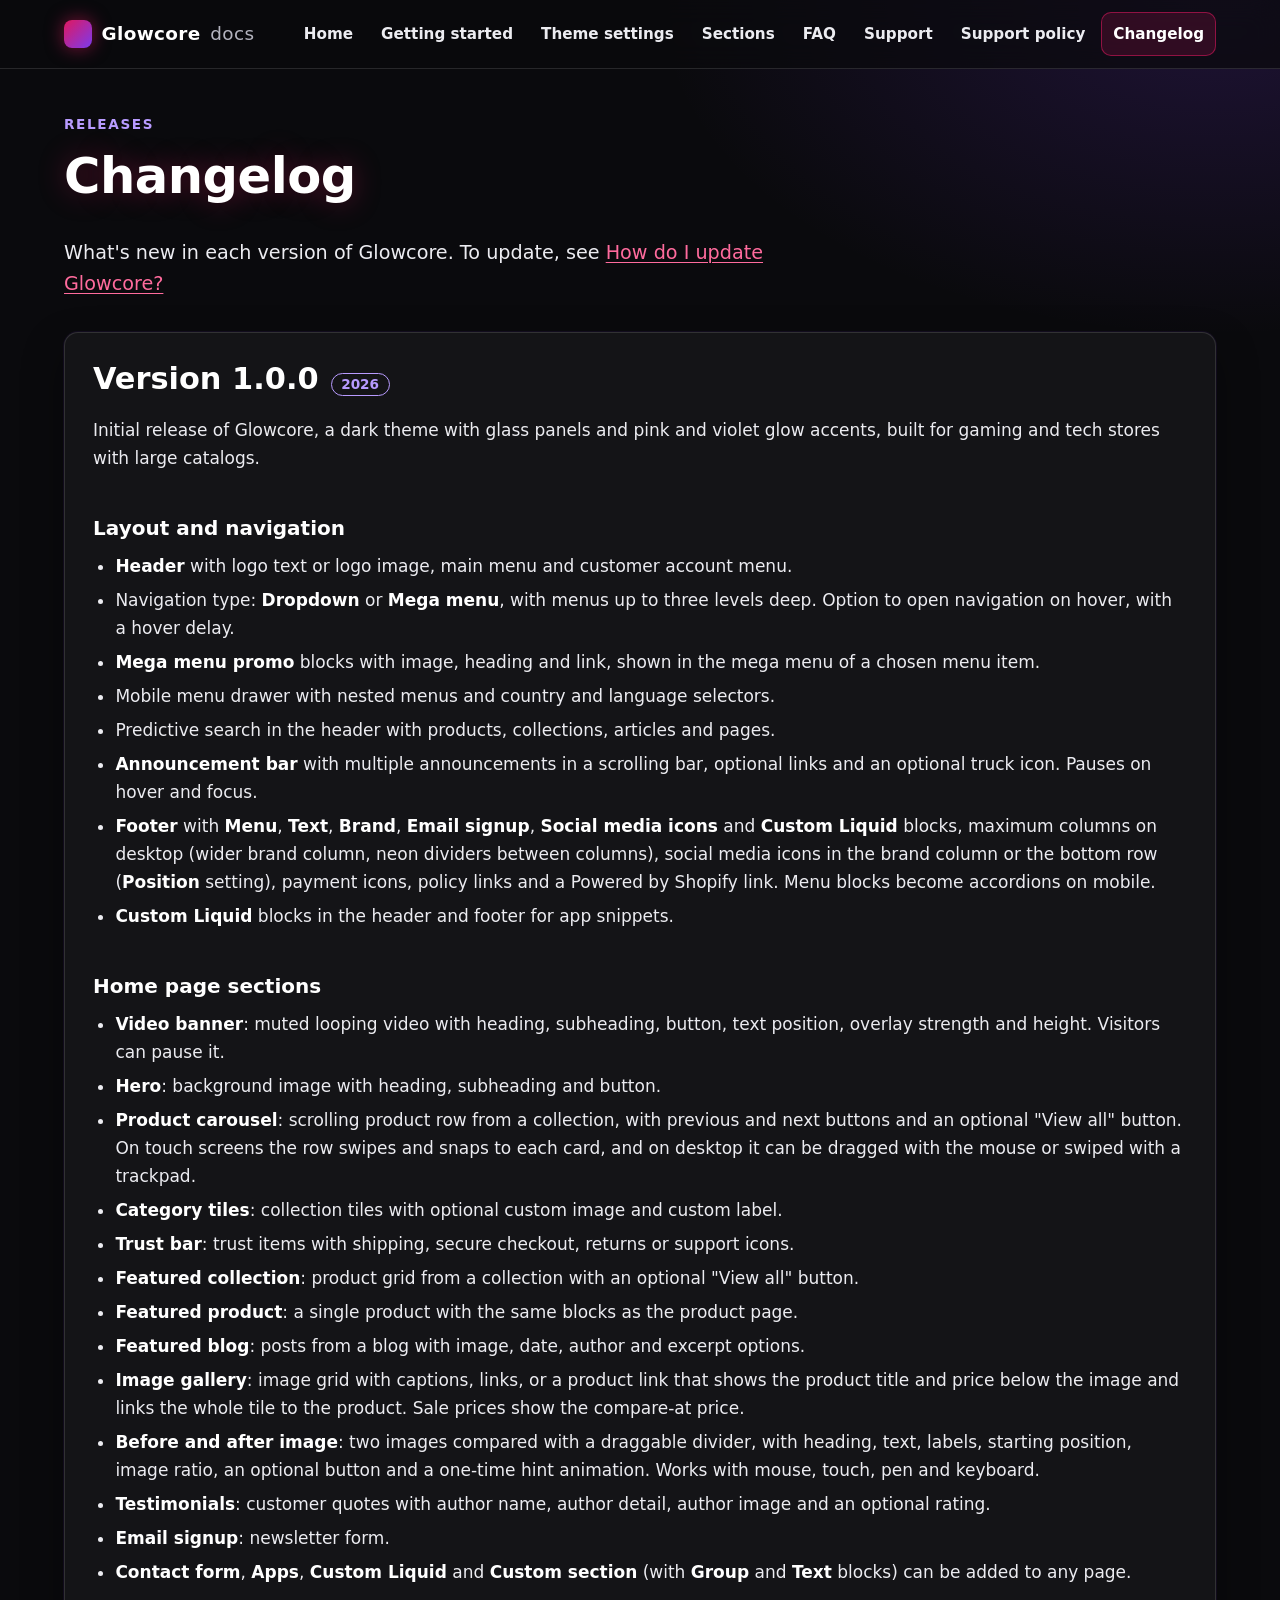
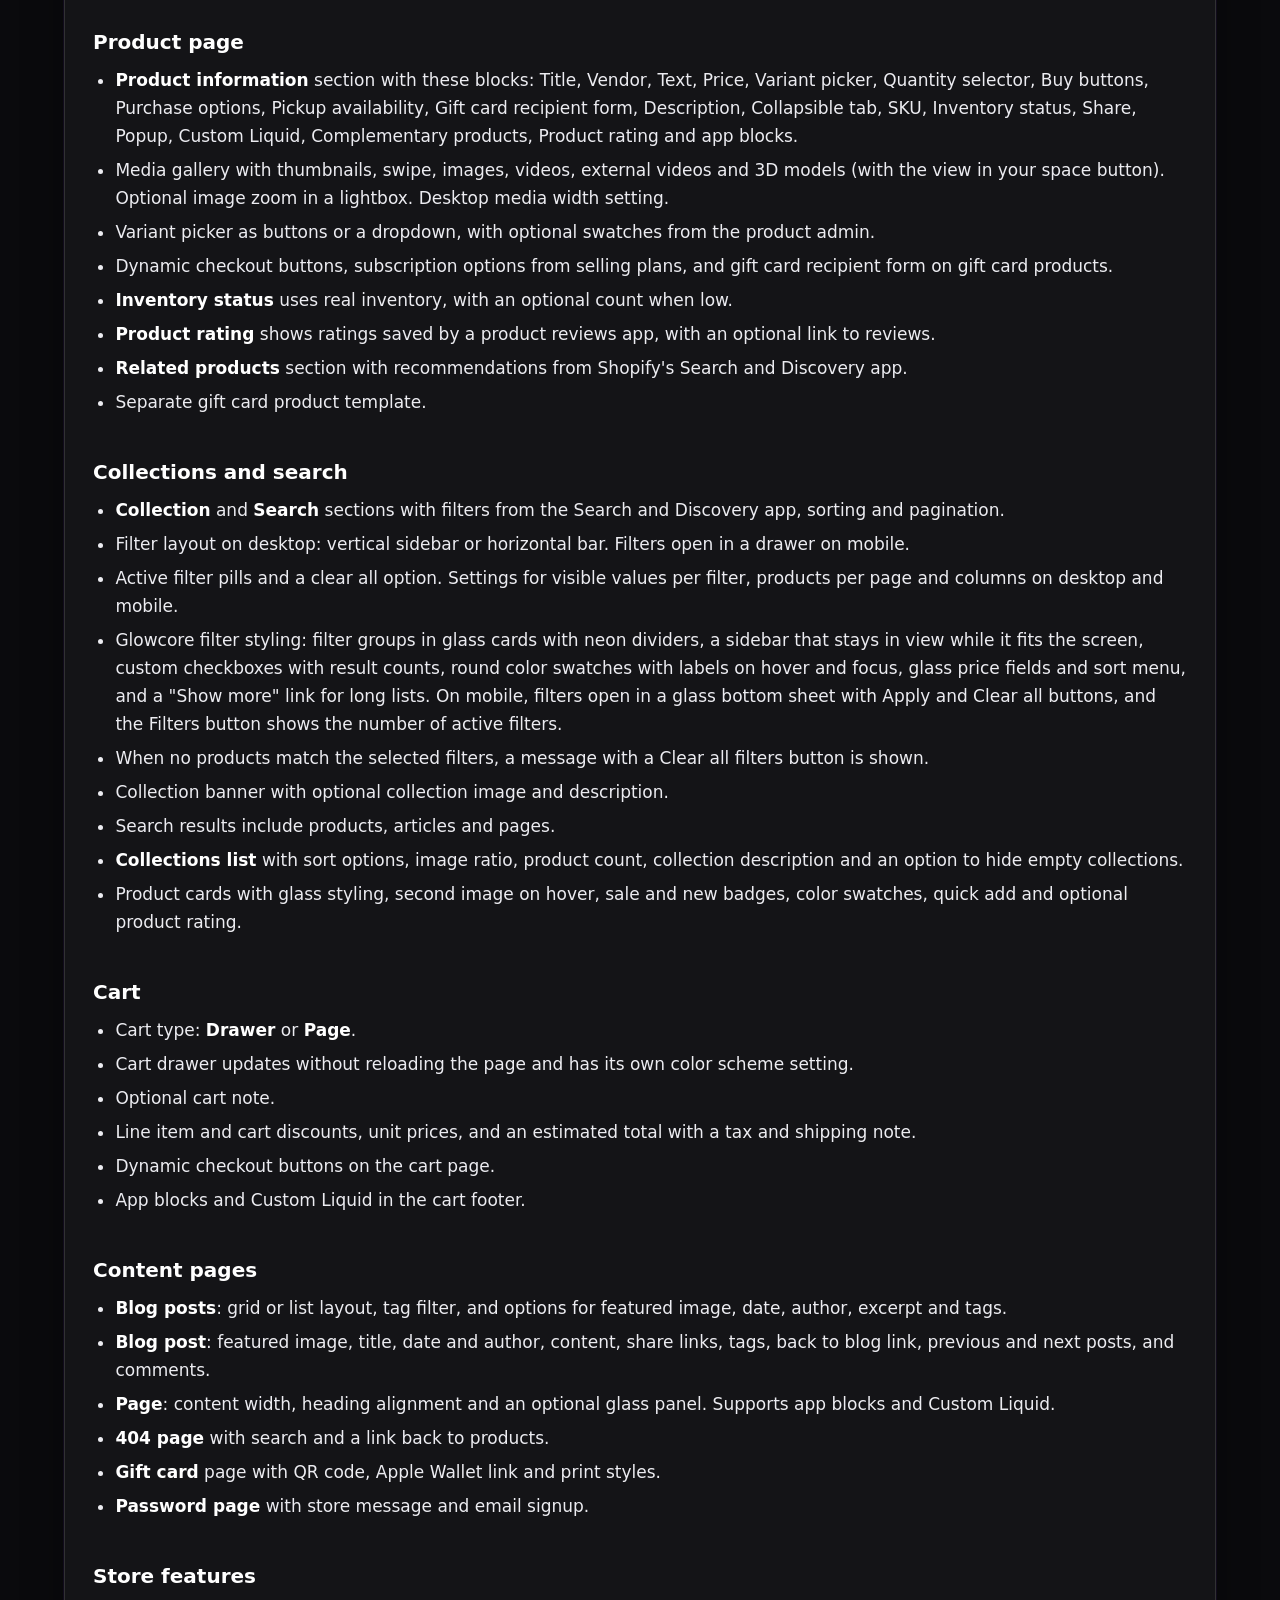
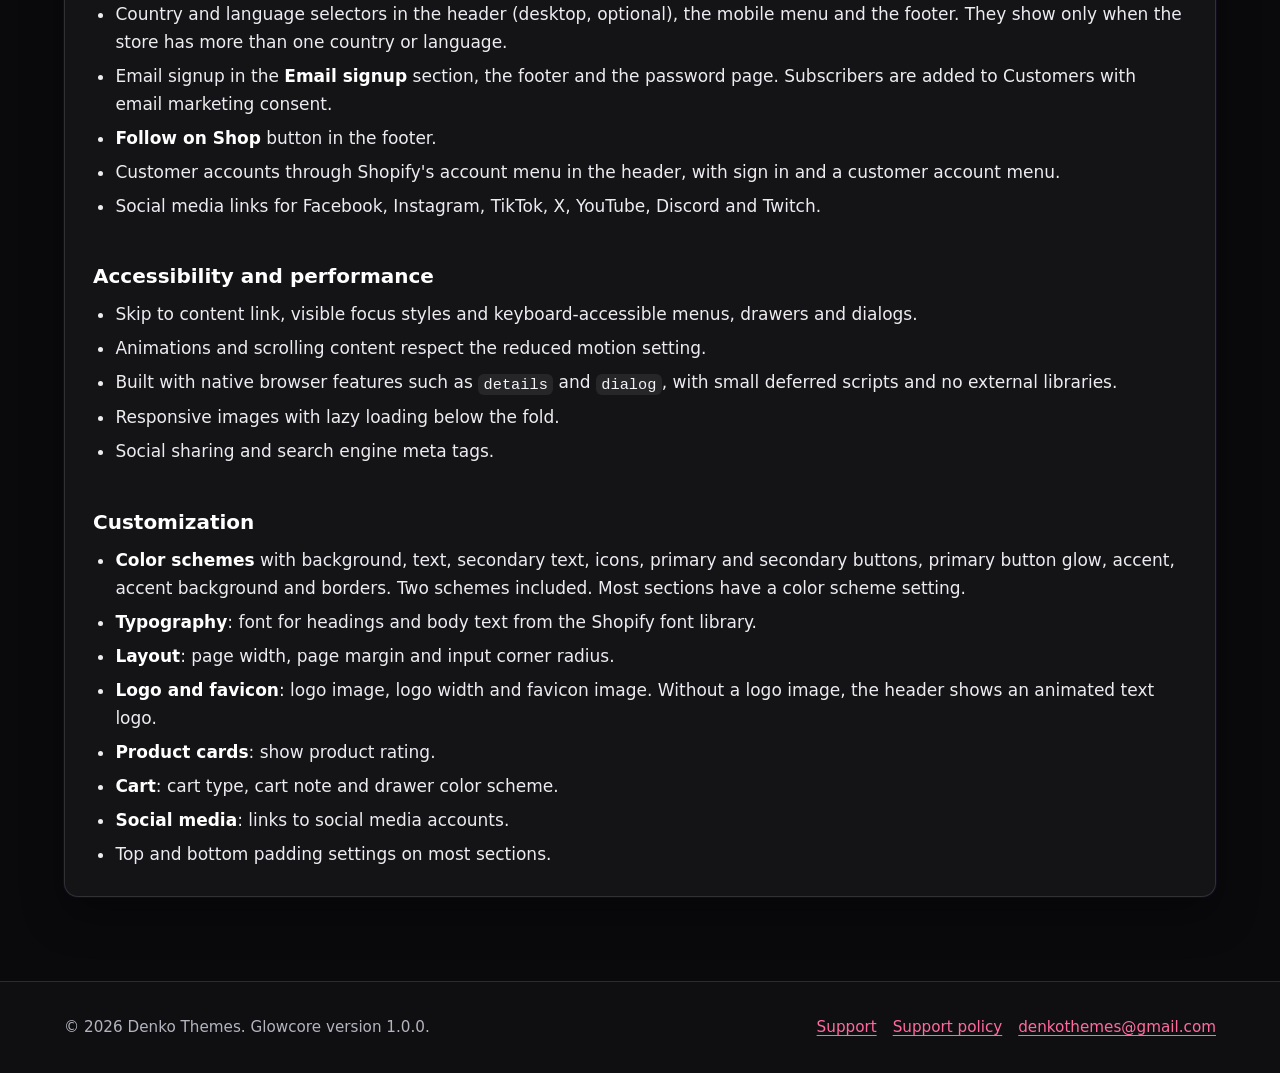
==== changelog.html @ 2c534064 "Docs: product carousel swipe on touch screens, drag on desktop" ====
<!doctype html>
<html lang="en">
  <head>
    <meta charset="utf-8">
    <meta name="viewport" content="width=device-width, initial-scale=1">
    <title>Changelog | Glowcore theme docs</title>
    <meta name="description" content="Release notes for every version of the Glowcore Shopify theme.">
    <meta name="theme-color" content="#0a0a0d">
    <link rel="icon" href="assets/favicon.svg" type="image/svg+xml">
    <link rel="stylesheet" href="assets/style.css">
    <script src="assets/site.js"></script>
  </head>
  <body>
    <a class="skip-link" href="#main">Skip to content</a>
    <header class="site-header">
      <div class="container site-header__inner">
        <a class="brand" href="index.html"><span class="brand__mark" aria-hidden="true"></span>Glowcore <span class="brand__docs">docs</span></a>
        <button class="nav-toggle" type="button" aria-expanded="false" aria-controls="site-nav">Menu</button>
        <nav class="site-nav" id="site-nav" aria-label="Main">
          <ul>
          <li><a href="index.html">Home</a></li>
          <li><a href="getting-started.html">Getting started</a></li>
          <li><a href="theme-settings.html">Theme settings</a></li>
          <li><a href="sections.html">Sections</a></li>
          <li><a href="faq.html">FAQ</a></li>
          <li><a href="support.html">Support</a></li>
          <li><a href="support-policy.html">Support policy</a></li>
          <li><a href="changelog.html" aria-current="page">Changelog</a></li>
          </ul>
        </nav>
      </div>
    </header>
    <main id="main" tabindex="-1">
      <div class="container">
      <div class="page-intro">
        <span class="eyebrow">Releases</span>
        <h1>Changelog</h1>
        <p class="lead">What's new in each version of Glowcore. To update, see <a href="faq.html#updates">How do I update Glowcore?</a></p>
      </div>

      <article class="panel release" aria-labelledby="v1-0-0">
        <h2 id="v1-0-0">Version 1.0.0 <span class="tag">2026</span></h2>
        <p>Initial release of Glowcore, a dark theme with glass panels and pink and violet glow accents, built for gaming and tech stores with large catalogs.</p>
        <h3 id="v1-0-0-layout-and-navigation">Layout and navigation</h3>
        <ul>
          <li><strong>Header</strong> with logo text or logo image, main menu and customer account menu.</li>
          <li>Navigation type: <strong>Dropdown</strong> or <strong>Mega menu</strong>, with menus up to three levels deep. Option to open navigation on hover, with a hover delay.</li>
          <li><strong>Mega menu promo</strong> blocks with image, heading and link, shown in the mega menu of a chosen menu item.</li>
          <li>Mobile menu drawer with nested menus and country and language selectors.</li>
          <li>Predictive search in the header with products, collections, articles and pages.</li>
          <li><strong>Announcement bar</strong> with multiple announcements in a scrolling bar, optional links and an optional truck icon. Pauses on hover and focus.</li>
          <li><strong>Footer</strong> with <strong>Menu</strong>, <strong>Text</strong>, <strong>Brand</strong>, <strong>Email signup</strong>, <strong>Social media icons</strong> and <strong>Custom Liquid</strong> blocks, maximum columns on desktop (wider brand column, neon dividers between columns), social media icons in the brand column or the bottom row (<strong>Position</strong> setting), payment icons, policy links and a Powered by Shopify link. Menu blocks become accordions on mobile.</li>
          <li><strong>Custom Liquid</strong> blocks in the header and footer for app snippets.</li>
        </ul>
        <h3 id="v1-0-0-home-page-sections">Home page sections</h3>
        <ul>
          <li><strong>Video banner</strong>: muted looping video with heading, subheading, button, text position, overlay strength and height. Visitors can pause it.</li>
          <li><strong>Hero</strong>: background image with heading, subheading and button.</li>
          <li><strong>Product carousel</strong>: scrolling product row from a collection, with previous and next buttons and an optional "View all" button. On touch screens the row swipes and snaps to each card, and on desktop it can be dragged with the mouse or swiped with a trackpad.</li>
          <li><strong>Category tiles</strong>: collection tiles with optional custom image and custom label.</li>
          <li><strong>Trust bar</strong>: trust items with shipping, secure checkout, returns or support icons.</li>
          <li><strong>Featured collection</strong>: product grid from a collection with an optional "View all" button.</li>
          <li><strong>Featured product</strong>: a single product with the same blocks as the product page.</li>
          <li><strong>Featured blog</strong>: posts from a blog with image, date, author and excerpt options.</li>
          <li><strong>Image gallery</strong>: image grid with captions, links, or a product link that shows the product title and price below the image and links the whole tile to the product. Sale prices show the compare-at price.</li>
          <li><strong>Before and after image</strong>: two images compared with a draggable divider, with heading, text, labels, starting position, image ratio, an optional button and a one-time hint animation. Works with mouse, touch, pen and keyboard.</li>
          <li><strong>Testimonials</strong>: customer quotes with author name, author detail, author image and an optional rating.</li>
          <li><strong>Email signup</strong>: newsletter form.</li>
          <li><strong>Contact form</strong>, <strong>Apps</strong>, <strong>Custom Liquid</strong> and <strong>Custom section</strong> (with <strong>Group</strong> and <strong>Text</strong> blocks) can be added to any page.</li>
        </ul>
        <h3 id="v1-0-0-product-page">Product page</h3>
        <ul>
          <li><strong>Product information</strong> section with these blocks: Title, Vendor, Text, Price, Variant picker, Quantity selector, Buy buttons, Purchase options, Pickup availability, Gift card recipient form, Description, Collapsible tab, SKU, Inventory status, Share, Popup, Custom Liquid, Complementary products, Product rating and app blocks.</li>
          <li>Media gallery with thumbnails, swipe, images, videos, external videos and 3D models (with the view in your space button). Optional image zoom in a lightbox. Desktop media width setting.</li>
          <li>Variant picker as buttons or a dropdown, with optional swatches from the product admin.</li>
          <li>Dynamic checkout buttons, subscription options from selling plans, and gift card recipient form on gift card products.</li>
          <li><strong>Inventory status</strong> uses real inventory, with an optional count when low.</li>
          <li><strong>Product rating</strong> shows ratings saved by a product reviews app, with an optional link to reviews.</li>
          <li><strong>Related products</strong> section with recommendations from Shopify's Search and Discovery app.</li>
          <li>Separate gift card product template.</li>
        </ul>
        <h3 id="v1-0-0-collections-and-search">Collections and search</h3>
        <ul>
          <li><strong>Collection</strong> and <strong>Search</strong> sections with filters from the Search and Discovery app, sorting and pagination.</li>
          <li>Filter layout on desktop: vertical sidebar or horizontal bar. Filters open in a drawer on mobile.</li>
          <li>Active filter pills and a clear all option. Settings for visible values per filter, products per page and columns on desktop and mobile.</li>
          <li>Glowcore filter styling: filter groups in glass cards with neon dividers, a sidebar that stays in view while it fits the screen, custom checkboxes with result counts, round color swatches with labels on hover and focus, glass price fields and sort menu, and a "Show more" link for long lists. On mobile, filters open in a glass bottom sheet with Apply and Clear all buttons, and the Filters button shows the number of active filters.</li>
          <li>When no products match the selected filters, a message with a Clear all filters button is shown.</li>
          <li>Collection banner with optional collection image and description.</li>
          <li>Search results include products, articles and pages.</li>
          <li><strong>Collections list</strong> with sort options, image ratio, product count, collection description and an option to hide empty collections.</li>
          <li>Product cards with glass styling, second image on hover, sale and new badges, color swatches, quick add and optional product rating.</li>
        </ul>
        <h3 id="v1-0-0-cart">Cart</h3>
        <ul>
          <li>Cart type: <strong>Drawer</strong> or <strong>Page</strong>.</li>
          <li>Cart drawer updates without reloading the page and has its own color scheme setting.</li>
          <li>Optional cart note.</li>
          <li>Line item and cart discounts, unit prices, and an estimated total with a tax and shipping note.</li>
          <li>Dynamic checkout buttons on the cart page.</li>
          <li>App blocks and Custom Liquid in the cart footer.</li>
        </ul>
        <h3 id="v1-0-0-content-pages">Content pages</h3>
        <ul>
          <li><strong>Blog posts</strong>: grid or list layout, tag filter, and options for featured image, date, author, excerpt and tags.</li>
          <li><strong>Blog post</strong>: featured image, title, date and author, content, share links, tags, back to blog link, previous and next posts, and comments.</li>
          <li><strong>Page</strong>: content width, heading alignment and an optional glass panel. Supports app blocks and Custom Liquid.</li>
          <li><strong>404 page</strong> with search and a link back to products.</li>
          <li><strong>Gift card</strong> page with QR code, Apple Wallet link and print styles.</li>
          <li><strong>Password page</strong> with store message and email signup.</li>
        </ul>
        <h3 id="v1-0-0-store-features">Store features</h3>
        <ul>
          <li>Country and language selectors in the header (desktop, optional), the mobile menu and the footer. They show only when the store has more than one country or language.</li>
          <li>Email signup in the <strong>Email signup</strong> section, the footer and the password page. Subscribers are added to Customers with email marketing consent.</li>
          <li><strong>Follow on Shop</strong> button in the footer.</li>
          <li>Customer accounts through Shopify's account menu in the header, with sign in and a customer account menu.</li>
          <li>Social media links for Facebook, Instagram, TikTok, X, YouTube, Discord and Twitch.</li>
        </ul>
        <h3 id="v1-0-0-accessibility-and-performance">Accessibility and performance</h3>
        <ul>
          <li>Skip to content link, visible focus styles and keyboard-accessible menus, drawers and dialogs.</li>
          <li>Animations and scrolling content respect the reduced motion setting.</li>
          <li>Built with native browser features such as <code>details</code> and <code>dialog</code>, with small deferred scripts and no external libraries.</li>
          <li>Responsive images with lazy loading below the fold.</li>
          <li>Social sharing and search engine meta tags.</li>
        </ul>
        <h3 id="v1-0-0-customization">Customization</h3>
        <ul>
          <li><strong>Color schemes</strong> with background, text, secondary text, icons, primary and secondary buttons, primary button glow, accent, accent background and borders. Two schemes included. Most sections have a color scheme setting.</li>
          <li><strong>Typography</strong>: font for headings and body text from the Shopify font library.</li>
          <li><strong>Layout</strong>: page width, page margin and input corner radius.</li>
          <li><strong>Logo and favicon</strong>: logo image, logo width and favicon image. Without a logo image, the header shows an animated text logo.</li>
          <li><strong>Product cards</strong>: show product rating.</li>
          <li><strong>Cart</strong>: cart type, cart note and drawer color scheme.</li>
          <li><strong>Social media</strong>: links to social media accounts.</li>
          <li>Top and bottom padding settings on most sections.</li>
        </ul>
      </article>
      </div>
    </main>
    <footer class="site-footer">
      <div class="container site-footer__inner">
        <p>&copy; 2026 Denko Themes. Glowcore version 1.0.0.</p>
        <nav aria-label="Footer">
          <ul>
            <li><a href="support.html">Support</a></li>
            <li><a href="support-policy.html">Support policy</a></li>
            <li><a href="mailto:denkothemes@gmail.com">denkothemes@gmail.com</a></li>
          </ul>
        </nav>
      </div>
    </footer>
  </body>
</html>
---- assets/style.css ----
/* Glowcore documentation: shared styles */

:root {
  --bg: #0a0a0d;
  --bg-raised: #121218;
  --panel: rgba(255, 255, 255, 0.045);
  --panel-strong: rgba(255, 255, 255, 0.07);
  --panel-border: rgba(255, 255, 255, 0.12);
  --text: #ececf1;
  --text-muted: #b4b4bf;
  --heading: #ffffff;
  --pink: #e0185f;
  --violet: #7c3aed;
  --pink-text: #ff6b9d;
  --violet-text: #b89bff;
  --focus: #ffd166;
  --radius: 14px;
  --max: 74rem;
  --gutter: 16px;
  --font: system-ui, -apple-system, "Segoe UI", Roboto, "Helvetica Neue", Arial, sans-serif;
  --mono: ui-monospace, SFMono-Regular, Menlo, Consolas, monospace;
  color-scheme: dark;
}

*,
*::before,
*::after {
  box-sizing: border-box;
}

html {
  -webkit-text-size-adjust: 100%;
  scroll-padding-top: 5rem;
}

@media (prefers-reduced-motion: no-preference) {
  html {
    scroll-behavior: smooth;
  }
}

body {
  margin: 0;
  min-height: 100vh;
  display: flex;
  flex-direction: column;
  background-color: var(--bg);
  background-image:
    radial-gradient(60rem 30rem at 10% -10%, rgba(224, 24, 95, 0.16), transparent 70%),
    radial-gradient(50rem 30rem at 95% 0%, rgba(124, 58, 237, 0.18), transparent 70%);
  background-repeat: no-repeat;
  color: var(--text);
  font-family: var(--font);
  font-size: 1.0625rem;
  line-height: 1.65;
  overflow-wrap: break-word;
}

img,
svg {
  max-width: 100%;
  height: auto;
}

/* Skip link */
.skip-link {
  position: absolute;
  left: var(--gutter);
  top: -100px;
  z-index: 100;
  padding: 0.75rem 1rem;
  border-radius: 10px;
  background: #ffffff;
  color: #0a0a0d;
  font-weight: 700;
  text-decoration: none;
}

.skip-link:focus {
  top: var(--gutter);
}

/* Focus */
:focus-visible {
  outline: 3px solid var(--focus);
  outline-offset: 3px;
  border-radius: 4px;
}

/* Layout */
.container {
  width: 100%;
  max-width: var(--max);
  margin-inline: auto;
  padding-inline: var(--gutter);
}

main {
  flex: 1;
  padding-block: 2.5rem 4rem;
}

main:focus {
  outline: none;
}

/* Header */
.site-header {
  position: sticky;
  top: 0;
  z-index: 50;
  background: rgba(10, 10, 13, 0.86);
  border-bottom: 1px solid var(--panel-border);
}

@supports ((-webkit-backdrop-filter: blur(1px)) or (backdrop-filter: blur(1px))) {
  .site-header {
    background: rgba(10, 10, 13, 0.72);
    -webkit-backdrop-filter: blur(14px);
    backdrop-filter: blur(14px);
  }
}

.site-header__inner {
  display: flex;
  flex-wrap: wrap;
  align-items: center;
  justify-content: space-between;
  gap: 0.5rem 1rem;
  padding-block: 0.75rem;
}

.brand {
  display: inline-flex;
  align-items: center;
  gap: 0.6rem;
  min-height: 44px;
  color: var(--heading);
  font-weight: 800;
  font-size: 1.15rem;
  letter-spacing: 0.02em;
  text-decoration: none;
}

.brand__mark {
  width: 1.75rem;
  height: 1.75rem;
  border-radius: 8px;
  background: linear-gradient(135deg, var(--pink), var(--violet));
  box-shadow: 0 0 18px rgba(224, 24, 95, 0.55);
  flex: none;
}

.brand__docs {
  color: var(--text-muted);
  font-weight: 500;
}

.nav-toggle {
  display: none;
  min-height: 44px;
  padding: 0.5rem 0.9rem;
  border: 1px solid var(--panel-border);
  border-radius: 10px;
  background: var(--panel);
  color: var(--heading);
  font: inherit;
  font-weight: 600;
  cursor: pointer;
}

.site-nav ul {
  display: flex;
  flex-wrap: wrap;
  gap: 0.25rem;
  margin: 0;
  padding: 0;
  list-style: none;
  align-items: center;
}

/* Every nav item gets the same box: no inherited list spacing (li + li), so the first item lines up with the rest */
.site-nav li,
.site-nav li + li {
  margin: 0;
  padding: 0;
}

.site-nav a {
  display: inline-flex;
  align-items: center;
  min-height: 44px;
  margin: 0;
  padding: 0.4rem 0.75rem;
  border: 0;
  border-radius: 10px;
  color: var(--text);
  font-size: 0.95rem;
  font-weight: 600;
  line-height: 1.2;
  vertical-align: middle;
  text-decoration: none;
}

.site-nav a:hover {
  background: var(--panel-strong);
  color: var(--heading);
}

.site-nav a[aria-current="page"] {
  background: rgba(224, 24, 95, 0.16);
  color: var(--heading);
  box-shadow: inset 0 0 0 1px rgba(224, 24, 95, 0.55);
}

/* Small screens: collapse the nav only when the script is running */
@media (max-width: 860px) {
  .js .nav-toggle {
    display: inline-flex;
    align-items: center;
  }

  .js .site-nav {
    display: none;
    width: 100%;
  }

  .js .site-nav.is-open {
    display: block;
  }

  .js .site-nav ul {
    flex-direction: column;
    padding-bottom: 0.5rem;
  }

  .js .site-nav a {
    width: 100%;
  }
}

/* Typography */
h1,
h2,
h3,
h4 {
  color: var(--heading);
  line-height: 1.2;
  margin: 2.2em 0 0.6em;
}

h1 {
  margin-top: 0;
  font-size: clamp(2rem, 6vw, 3.1rem);
  letter-spacing: -0.01em;
}

h2 {
  font-size: clamp(1.45rem, 4vw, 1.9rem);
}

h3 {
  font-size: 1.25rem;
}

h4 {
  font-size: 1.05rem;
}

p,
ul,
ol,
dl {
  margin: 0 0 1em;
}

ul,
ol {
  padding-left: 1.4rem;
}

li + li {
  margin-top: 0.35em;
}

a {
  color: var(--pink-text);
  text-decoration-thickness: 1px;
  text-underline-offset: 3px;
}

a:hover {
  color: #ffffff;
  text-decoration-color: var(--pink-text);
}

strong {
  color: var(--heading);
}

code,
kbd {
  font-family: var(--mono);
  font-size: 0.9em;
  padding: 0.1em 0.35em;
  border-radius: 6px;
  background: rgba(255, 255, 255, 0.08);
  color: #f3f3f7;
  overflow-wrap: anywhere;
}

.lead {
  font-size: 1.2rem;
  color: var(--text);
  max-width: 46rem;
}

.muted {
  color: var(--text-muted);
}

.eyebrow {
  display: inline-block;
  margin-bottom: 0.75rem;
  color: var(--violet-text);
  font-size: 0.85rem;
  font-weight: 700;
  letter-spacing: 0.12em;
  text-transform: uppercase;
}

.page-intro {
  margin-bottom: 2rem;
}

.page-intro h1 {
  text-shadow: 0 0 28px rgba(224, 24, 95, 0.35);
}

/* Glass panels */
.panel {
  margin-block: 1.25rem;
  padding: 1.25rem;
  border: 1px solid var(--panel-border);
  border-radius: var(--radius);
  background: var(--panel);
  box-shadow: 0 0 0 1px rgba(124, 58, 237, 0.08), 0 18px 40px rgba(0, 0, 0, 0.35);
}

@media (min-width: 700px) {
  .panel {
    padding: 1.75rem;
  }
}

.panel > :first-child,
.panel > :first-child > :first-child {
  margin-top: 0;
}

.panel > :last-child {
  margin-bottom: 0;
}

.panel--glow {
  border-color: rgba(224, 24, 95, 0.45);
  box-shadow: 0 0 32px rgba(224, 24, 95, 0.18), 0 0 0 1px rgba(124, 58, 237, 0.2);
}

/* Embedded Tally form: light surface so Tally's default dark text keeps its contrast */
.form-embed {
  margin-block: 1.25rem;
  padding: 0.5rem;
  border: 1px solid var(--panel-border);
  border-radius: var(--radius);
  background: #ffffff;
  color-scheme: light;
  overflow: hidden;
}

@media (min-width: 700px) {
  .form-embed {
    padding: 1.25rem;
  }
}

.form-embed iframe {
  display: block;
  width: 100%;
  min-height: 600px;
  border: 0;
}

/* Without JavaScript the form can't load; the noscript link is shown instead. */
html:not(.js) .form-embed {
  display: none;
}

.note {
  margin-block: 1.25rem;
  padding: 1rem 1.25rem;
  border-left: 4px solid var(--violet);
  border-radius: 0 var(--radius) var(--radius) 0;
  background: rgba(124, 58, 237, 0.1);
}

.note--warn {
  border-left-color: var(--pink);
  background: rgba(224, 24, 95, 0.1);
}

.note > :last-child {
  margin-bottom: 0;
}

/* Cards grid */
.grid {
  display: grid;
  gap: 1rem;
  margin: 1.25rem 0 0;
  padding: 0;
  list-style: none;
}

@media (min-width: 640px) {
  .grid {
    grid-template-columns: repeat(2, minmax(0, 1fr));
  }
}

@media (min-width: 1000px) {
  .grid--3 {
    grid-template-columns: repeat(3, minmax(0, 1fr));
  }
}

.grid > li {
  margin: 0;
}

.card {
  height: 100%;
  padding: 1.25rem;
  border: 1px solid var(--panel-border);
  border-radius: var(--radius);
  background: var(--panel);
}

.card h2,
.card h3 {
  margin-top: 0;
  font-size: 1.1rem;
}

.card p:last-child {
  margin-bottom: 0;
}

.card--link {
  position: relative;
  transition: border-color 0.2s ease, box-shadow 0.2s ease;
}

.card--link:hover,
.card--link:focus-within {
  border-color: rgba(224, 24, 95, 0.6);
  box-shadow: 0 0 24px rgba(224, 24, 95, 0.2);
}

.card--link a::after {
  content: "";
  position: absolute;
  inset: 0;
  border-radius: var(--radius);
}

.card--link a:focus-visible {
  outline: none;
}

.card--link a:focus-visible::after {
  outline: 3px solid var(--focus);
  outline-offset: 3px;
}

/* Buttons */
.button {
  display: inline-flex;
  align-items: center;
  justify-content: center;
  min-height: 44px;
  padding: 0.65rem 1.25rem;
  border-radius: 999px;
  background: var(--pink);
  color: #ffffff;
  font-weight: 700;
  text-decoration: none;
  box-shadow: 0 0 22px rgba(255, 45, 120, 0.45);
  transition: box-shadow 0.2s ease;
}

.button:hover {
  color: #ffffff;
  box-shadow: 0 0 32px rgba(255, 45, 120, 0.7);
}

.button--secondary {
  background: var(--bg-raised);
  border: 1px solid var(--violet-text);
  box-shadow: 0 0 18px rgba(124, 58, 237, 0.35);
}

.button--secondary:hover {
  box-shadow: 0 0 28px rgba(124, 58, 237, 0.6);
}

.actions {
  display: flex;
  flex-wrap: wrap;
  gap: 0.75rem;
  margin-top: 1.5rem;
}

/* Hero */
.hero {
  padding-block: 1rem 1.5rem;
}

.hero h1 {
  max-width: 18ch;
  text-shadow: 0 0 34px rgba(224, 24, 95, 0.45);
}

.hero h1 span {
  color: var(--pink-text);
}

/* Table of contents */
.toc {
  margin-block: 1.5rem 2.5rem;
}

.toc h2 {
  margin-top: 0;
  font-size: 1.1rem;
}

.toc ol,
.toc ul {
  columns: 1;
  margin: 0;
}

@media (min-width: 640px) {
  .toc ol,
  .toc ul {
    columns: 2;
    column-gap: 2rem;
  }
}

@media (min-width: 1000px) {
  .toc--wide ol,
  .toc--wide ul {
    columns: 3;
  }
}

.toc li {
  break-inside: avoid;
}

.toc a {
  display: inline-block;
  padding-block: 0.15rem;
}

/* Documentation sections */
.doc-section {
  margin-top: 3rem;
}

.doc-section > h2 {
  margin-top: 0;
  padding-bottom: 0.5rem;
  border-bottom: 1px solid var(--panel-border);
}

.doc-section > h2::before {
  content: "";
  display: inline-block;
  width: 0.55rem;
  height: 0.55rem;
  margin-right: 0.6rem;
  border-radius: 50%;
  background: var(--pink);
  box-shadow: 0 0 12px var(--pink);
  vertical-align: middle;
}

.back-to-top {
  margin-top: 1rem;
  font-size: 0.95rem;
}

/* Settings tables */
.table-wrap {
  margin-block: 1rem 1.5rem;
  border: 1px solid var(--panel-border);
  border-radius: var(--radius);
  background: var(--panel);
  overflow-x: auto;
}

table {
  width: 100%;
  border-collapse: collapse;
  font-size: 0.98rem;
}

caption {
  padding: 0.85rem 1rem;
  border-bottom: 1px solid var(--panel-border);
  color: var(--heading);
  font-weight: 700;
  text-align: left;
}

th,
td {
  padding: 0.75rem 1rem;
  border-bottom: 1px solid rgba(255, 255, 255, 0.07);
  text-align: left;
  vertical-align: top;
}

tr:last-child > th,
tr:last-child > td {
  border-bottom: 0;
}

thead th {
  color: var(--text-muted);
  font-size: 0.85rem;
  font-weight: 700;
  letter-spacing: 0.06em;
  text-transform: uppercase;
}

tbody th {
  width: 34%;
  min-width: 9rem;
  color: var(--heading);
  font-weight: 650;
}

td .default {
  display: block;
  margin-top: 0.3rem;
  color: var(--text-muted);
  font-size: 0.9rem;
}

/* Stack the settings tables on narrow screens */
@media (max-width: 560px) {
  .table-wrap {
    overflow-x: visible;
  }

  table.settings thead {
    position: absolute;
    width: 1px;
    height: 1px;
    overflow: hidden;
    clip: rect(0 0 0 0);
    white-space: nowrap;
  }

  table.settings tr,
  table.settings th,
  table.settings td {
    display: block;
    width: auto;
  }

  table.settings tr {
    padding: 0.6rem 0;
    border-bottom: 1px solid rgba(255, 255, 255, 0.07);
  }

  table.settings tr:last-child {
    border-bottom: 0;
  }

  table.settings th,
  table.settings td {
    padding: 0.25rem 1rem;
    border-bottom: 0;
  }
}

/* Steps */
.steps {
  counter-reset: step;
  margin: 1rem 0 1.5rem;
  padding: 0;
  list-style: none;
}

.steps > li {
  position: relative;
  margin: 0;
  padding: 0 0 1rem 3rem;
  counter-increment: step;
}

.steps > li::before {
  content: counter(step);
  position: absolute;
  left: 0;
  top: 0;
  display: grid;
  place-items: center;
  width: 2rem;
  height: 2rem;
  border-radius: 50%;
  background: linear-gradient(135deg, var(--pink), var(--violet));
  color: #ffffff;
  font-size: 0.9rem;
  font-weight: 800;
}

/* FAQ */
.faq details {
  margin-block: 0.75rem;
  border: 1px solid var(--panel-border);
  border-radius: var(--radius);
  background: var(--panel);
}

.faq details[open] {
  border-color: rgba(124, 58, 237, 0.55);
}

.faq summary {
  display: flex;
  align-items: center;
  justify-content: space-between;
  gap: 1rem;
  min-height: 44px;
  padding: 1rem 1.25rem;
  color: var(--heading);
  font-weight: 700;
  cursor: pointer;
  list-style: none;
}

.faq summary::-webkit-details-marker {
  display: none;
}

.faq summary::after {
  content: "+";
  flex: none;
  color: var(--pink-text);
  font-size: 1.4rem;
  line-height: 1;
}

.faq details[open] summary::after {
  content: "\2212";
}

.faq summary h3 {
  margin: 0;
  font-size: 1.05rem;
}

.faq .answer {
  padding: 0 1.25rem 1.1rem;
}

.faq .answer > :last-child {
  margin-bottom: 0;
}

/* Changelog */
.release h2 {
  display: flex;
  flex-wrap: wrap;
  align-items: baseline;
  gap: 0.25rem 0.75rem;
  margin-top: 0;
}

.tag {
  display: inline-block;
  padding: 0.15rem 0.6rem;
  border-radius: 999px;
  border: 1px solid var(--violet-text);
  color: var(--violet-text);
  font-size: 0.85rem;
  font-weight: 700;
}

/* Footer */
.site-footer {
  border-top: 1px solid var(--panel-border);
  background: rgba(255, 255, 255, 0.02);
  padding-block: 1.5rem;
  font-size: 0.95rem;
}

.site-footer__inner {
  display: flex;
  flex-wrap: wrap;
  align-items: center;
  justify-content: space-between;
  gap: 0.5rem 1.5rem;
}

.site-footer p {
  margin: 0;
  color: var(--text-muted);
}

.site-footer ul {
  display: flex;
  flex-wrap: wrap;
  gap: 0.25rem 1rem;
  margin: 0;
  padding: 0;
  list-style: none;
}

.site-footer li + li {
  margin-top: 0;
}

.site-footer a {
  display: inline-flex;
  align-items: center;
  min-height: 44px;
}

@media (prefers-reduced-motion: reduce) {
  *,
  *::before,
  *::after {
    transition: none !important;
    animation: none !important;
  }
}

/* Group rows inside settings tables (theme editor headings and block names) */
tbody th.group {
  width: auto;
  padding-top: 1rem;
  background: rgba(124, 58, 237, 0.12);
  color: var(--violet-text);
  font-size: 0.85rem;
  letter-spacing: 0.06em;
  text-transform: uppercase;
}
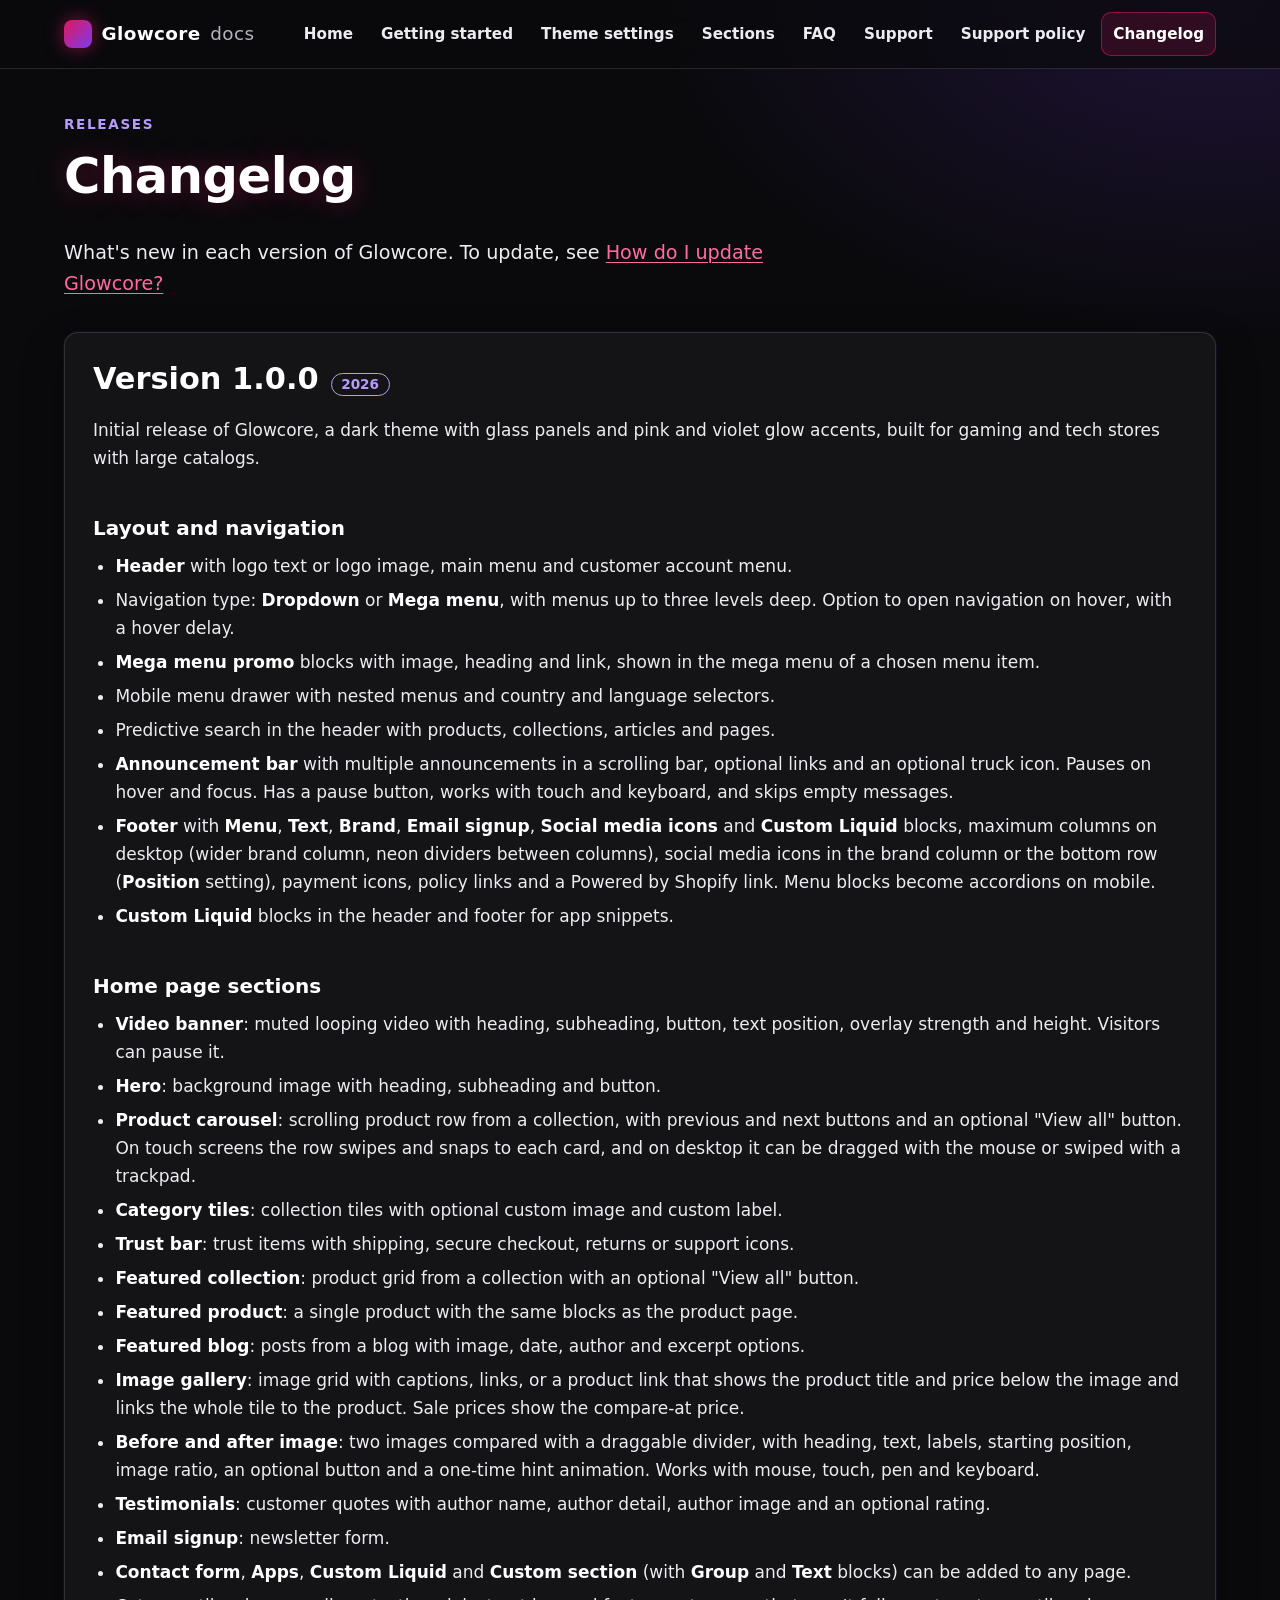
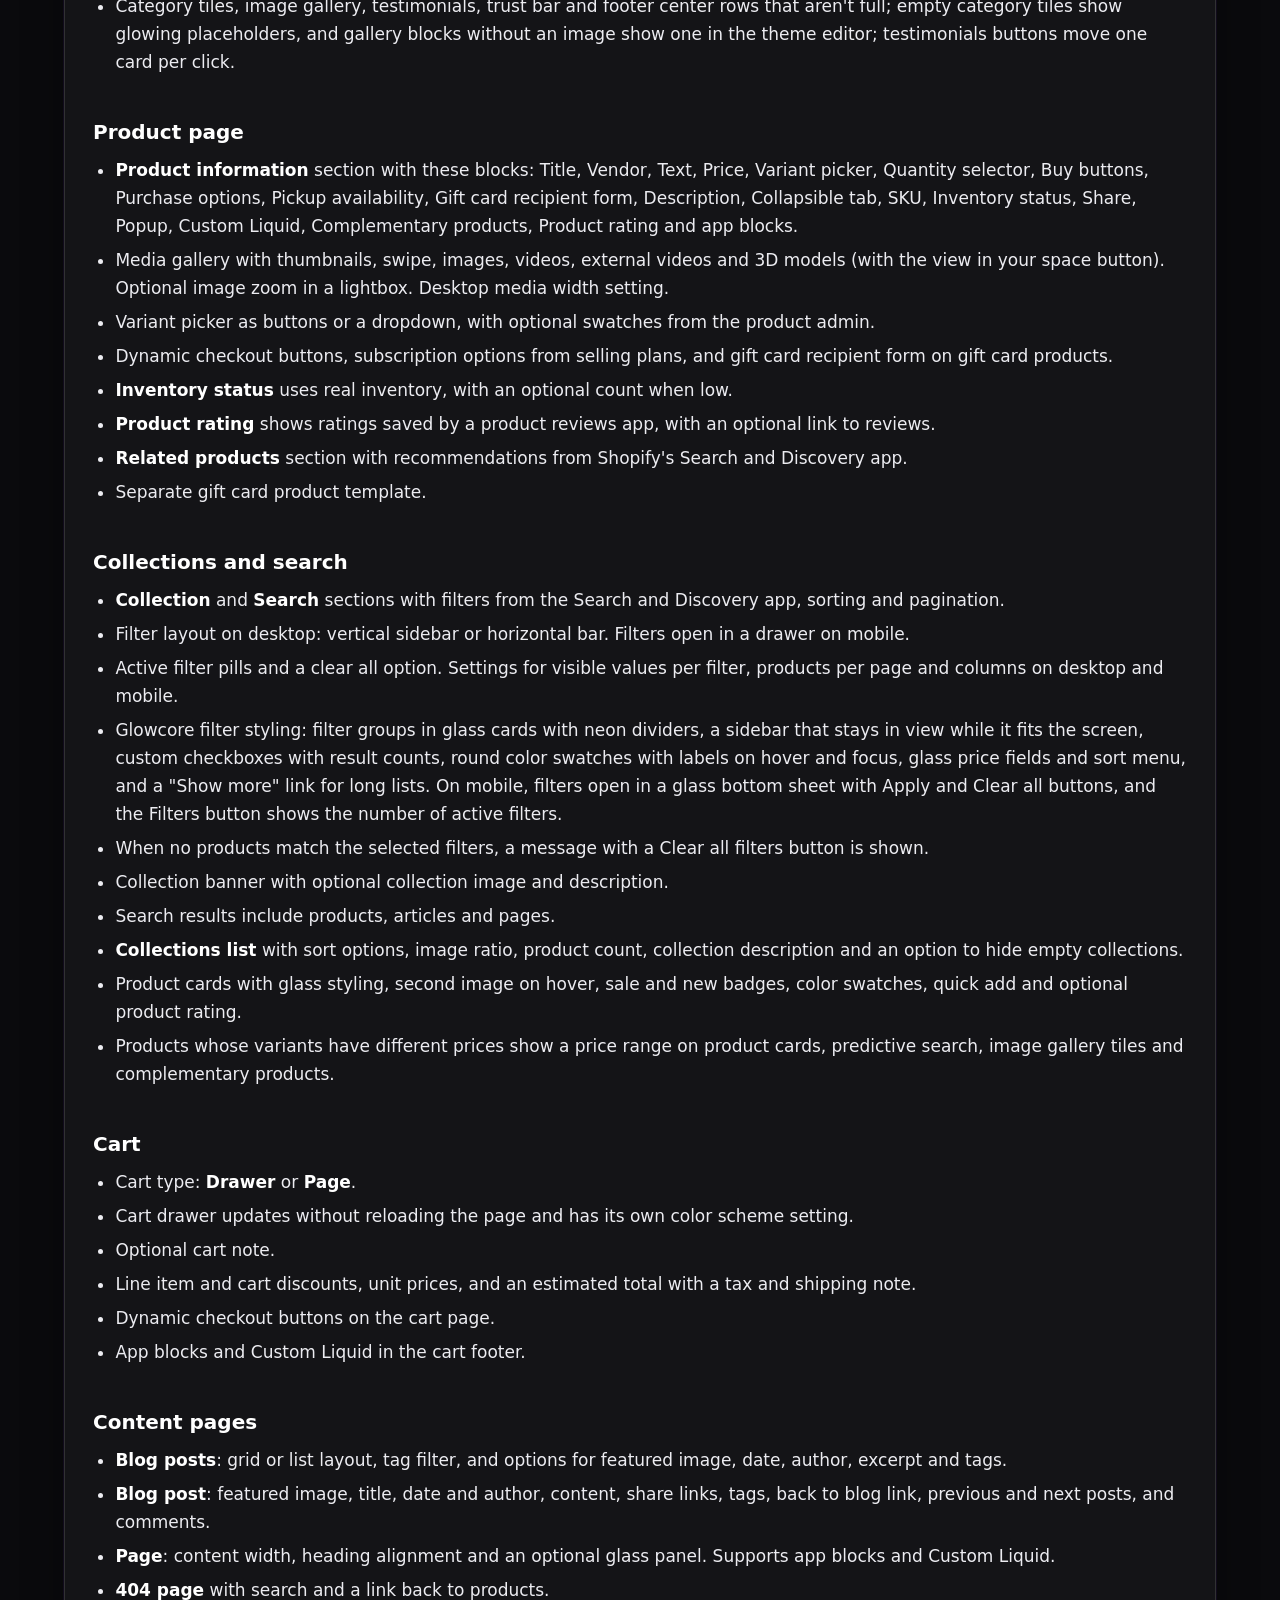
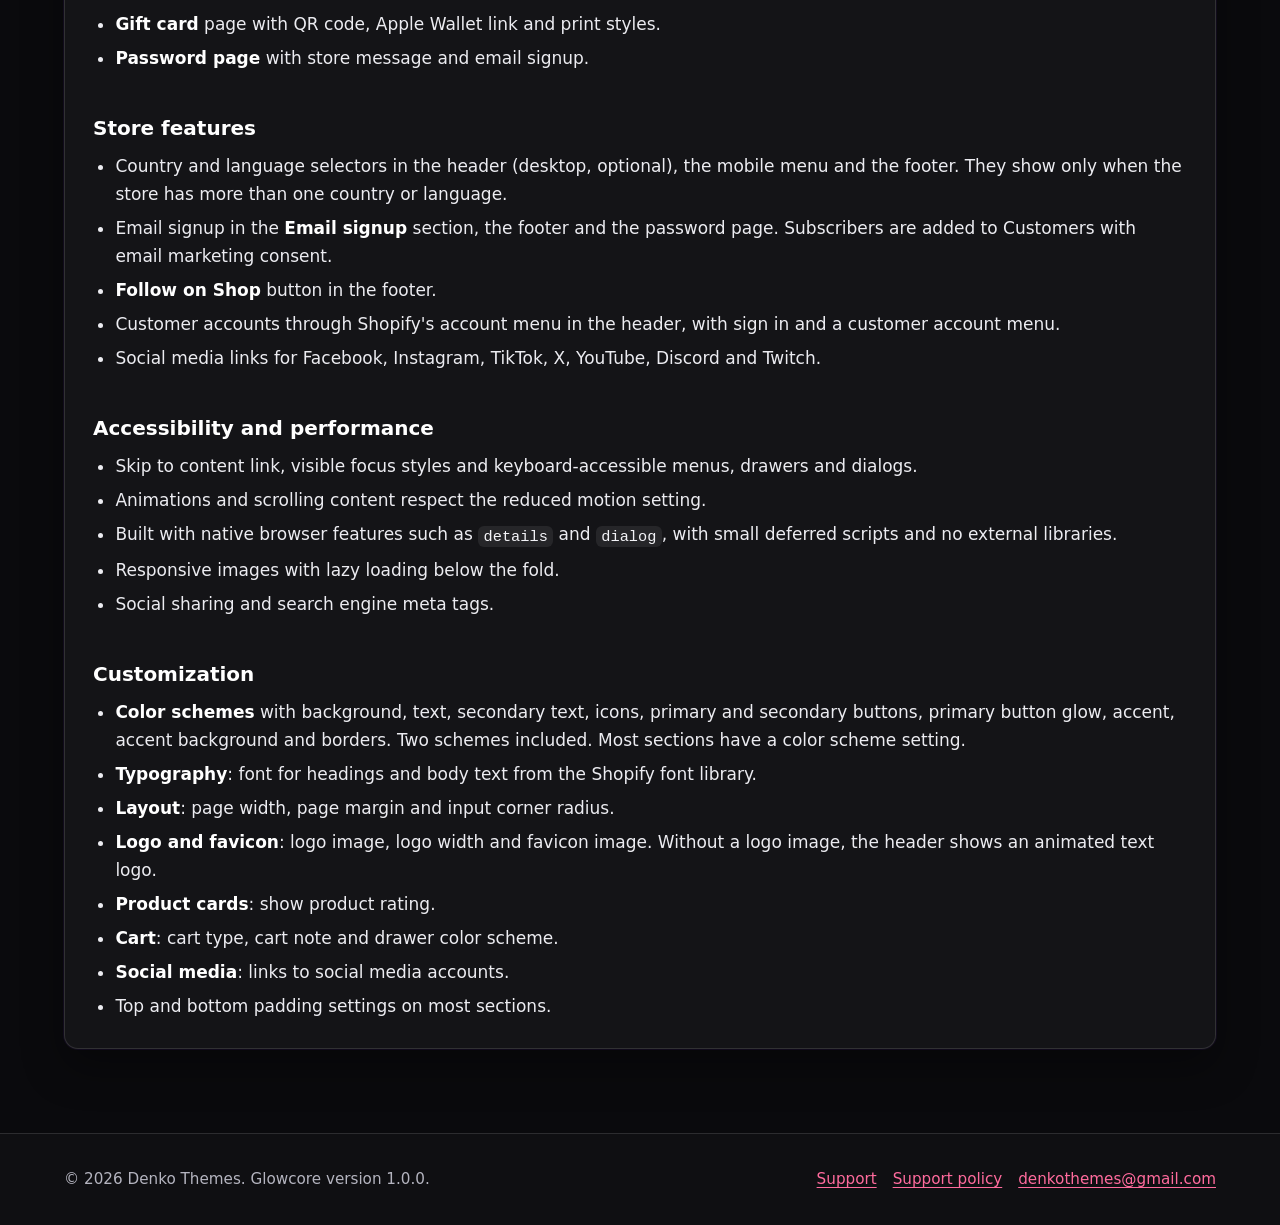
==== commit 4e743019: "Docs: centered rows, placeholders, testimonials one card per click, announcement pause button; chang" ====
--- a/changelog.html
+++ b/changelog.html
@@ -48,7 +48,7 @@
           <li><strong>Mega menu promo</strong> blocks with image, heading and link, shown in the mega menu of a chosen menu item.</li>
           <li>Mobile menu drawer with nested menus and country and language selectors.</li>
           <li>Predictive search in the header with products, collections, articles and pages.</li>
-          <li><strong>Announcement bar</strong> with multiple announcements in a scrolling bar, optional links and an optional truck icon. Pauses on hover and focus.</li>
+          <li><strong>Announcement bar</strong> with multiple announcements in a scrolling bar, optional links and an optional truck icon. Pauses on hover and focus. Has a pause button, works with touch and keyboard, and skips empty messages.</li>
           <li><strong>Footer</strong> with <strong>Menu</strong>, <strong>Text</strong>, <strong>Brand</strong>, <strong>Email signup</strong>, <strong>Social media icons</strong> and <strong>Custom Liquid</strong> blocks, maximum columns on desktop (wider brand column, neon dividers between columns), social media icons in the brand column or the bottom row (<strong>Position</strong> setting), payment icons, policy links and a Powered by Shopify link. Menu blocks become accordions on mobile.</li>
           <li><strong>Custom Liquid</strong> blocks in the header and footer for app snippets.</li>
         </ul>
@@ -67,6 +67,7 @@
           <li><strong>Testimonials</strong>: customer quotes with author name, author detail, author image and an optional rating.</li>
           <li><strong>Email signup</strong>: newsletter form.</li>
           <li><strong>Contact form</strong>, <strong>Apps</strong>, <strong>Custom Liquid</strong> and <strong>Custom section</strong> (with <strong>Group</strong> and <strong>Text</strong> blocks) can be added to any page.</li>
+          <li>Category tiles, image gallery, testimonials, trust bar and footer center rows that aren't full; empty category tiles show glowing placeholders, and gallery blocks without an image show one in the theme editor; testimonials buttons move one card per click.</li>
         </ul>
         <h3 id="v1-0-0-product-page">Product page</h3>
         <ul>
@@ -90,6 +91,7 @@
           <li>Search results include products, articles and pages.</li>
           <li><strong>Collections list</strong> with sort options, image ratio, product count, collection description and an option to hide empty collections.</li>
           <li>Product cards with glass styling, second image on hover, sale and new badges, color swatches, quick add and optional product rating.</li>
+          <li>Products whose variants have different prices show a price range on product cards, predictive search, image gallery tiles and complementary products.</li>
         </ul>
         <h3 id="v1-0-0-cart">Cart</h3>
         <ul>
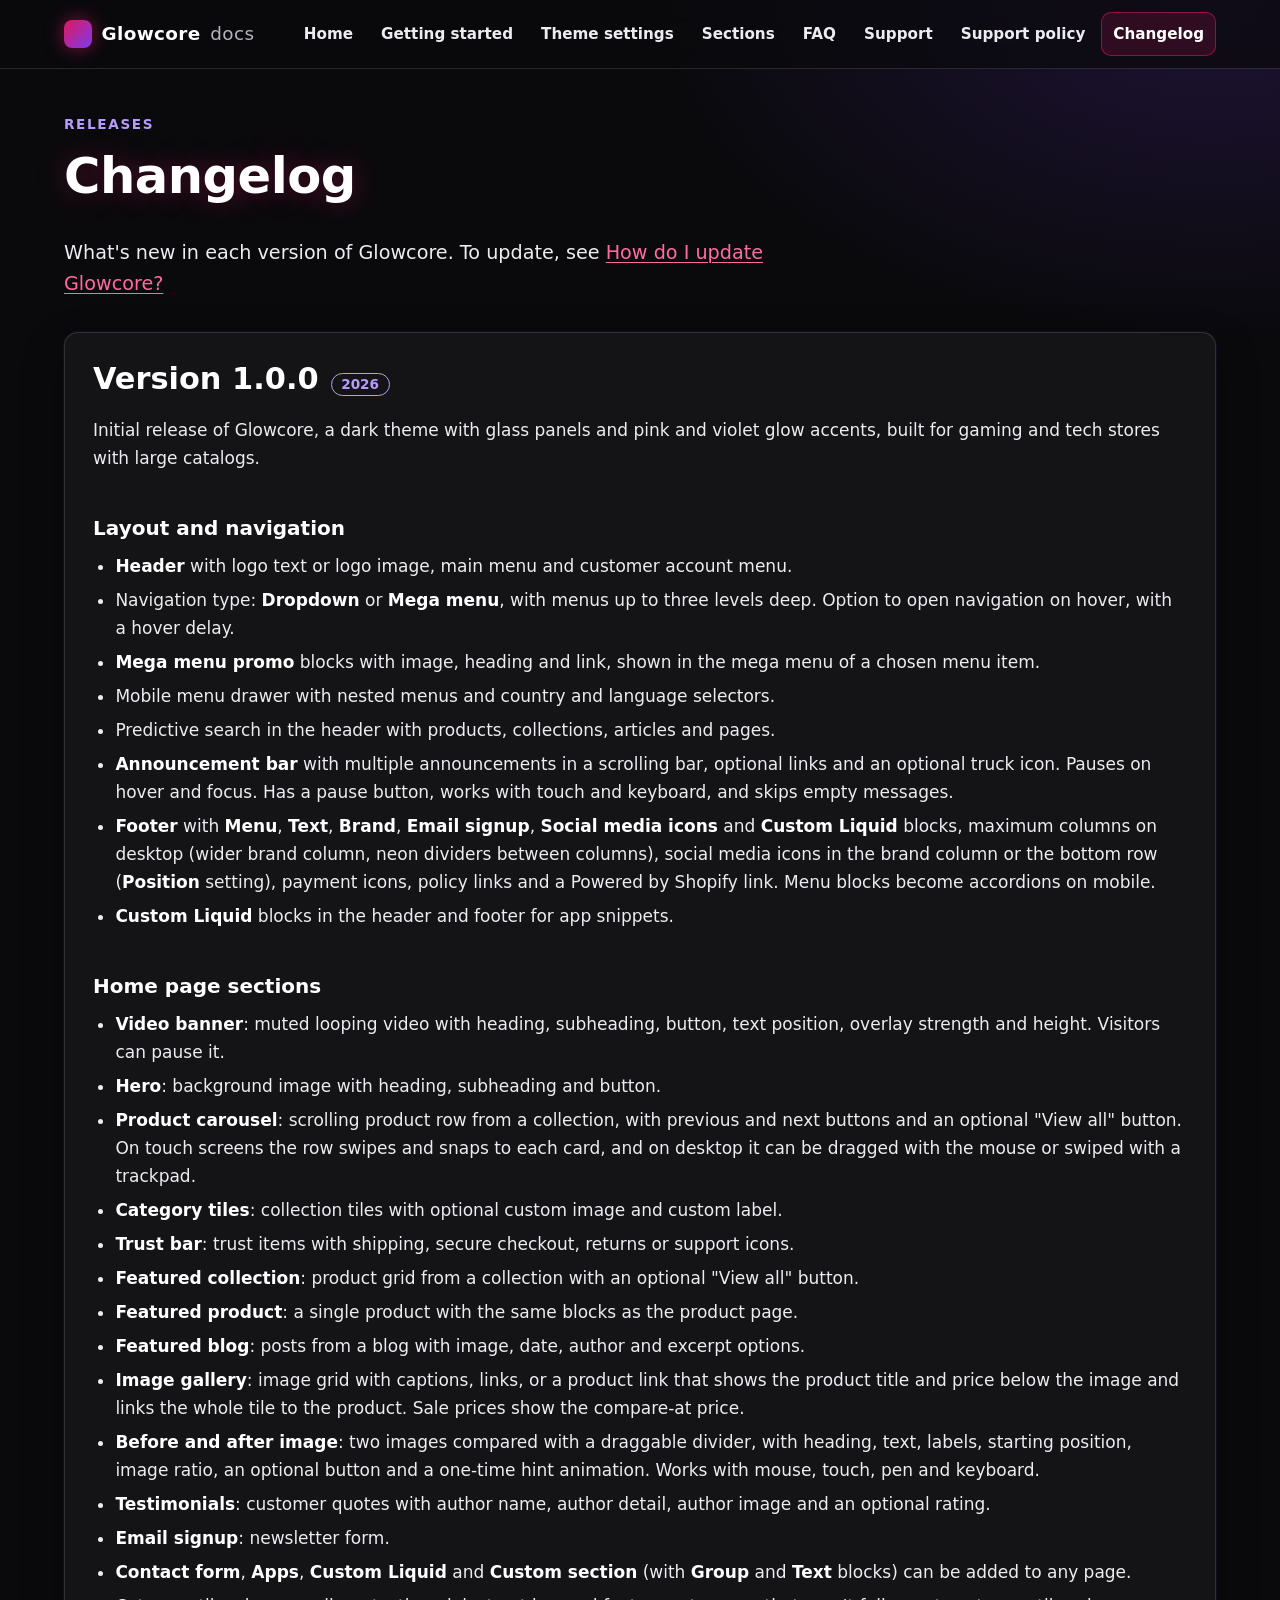
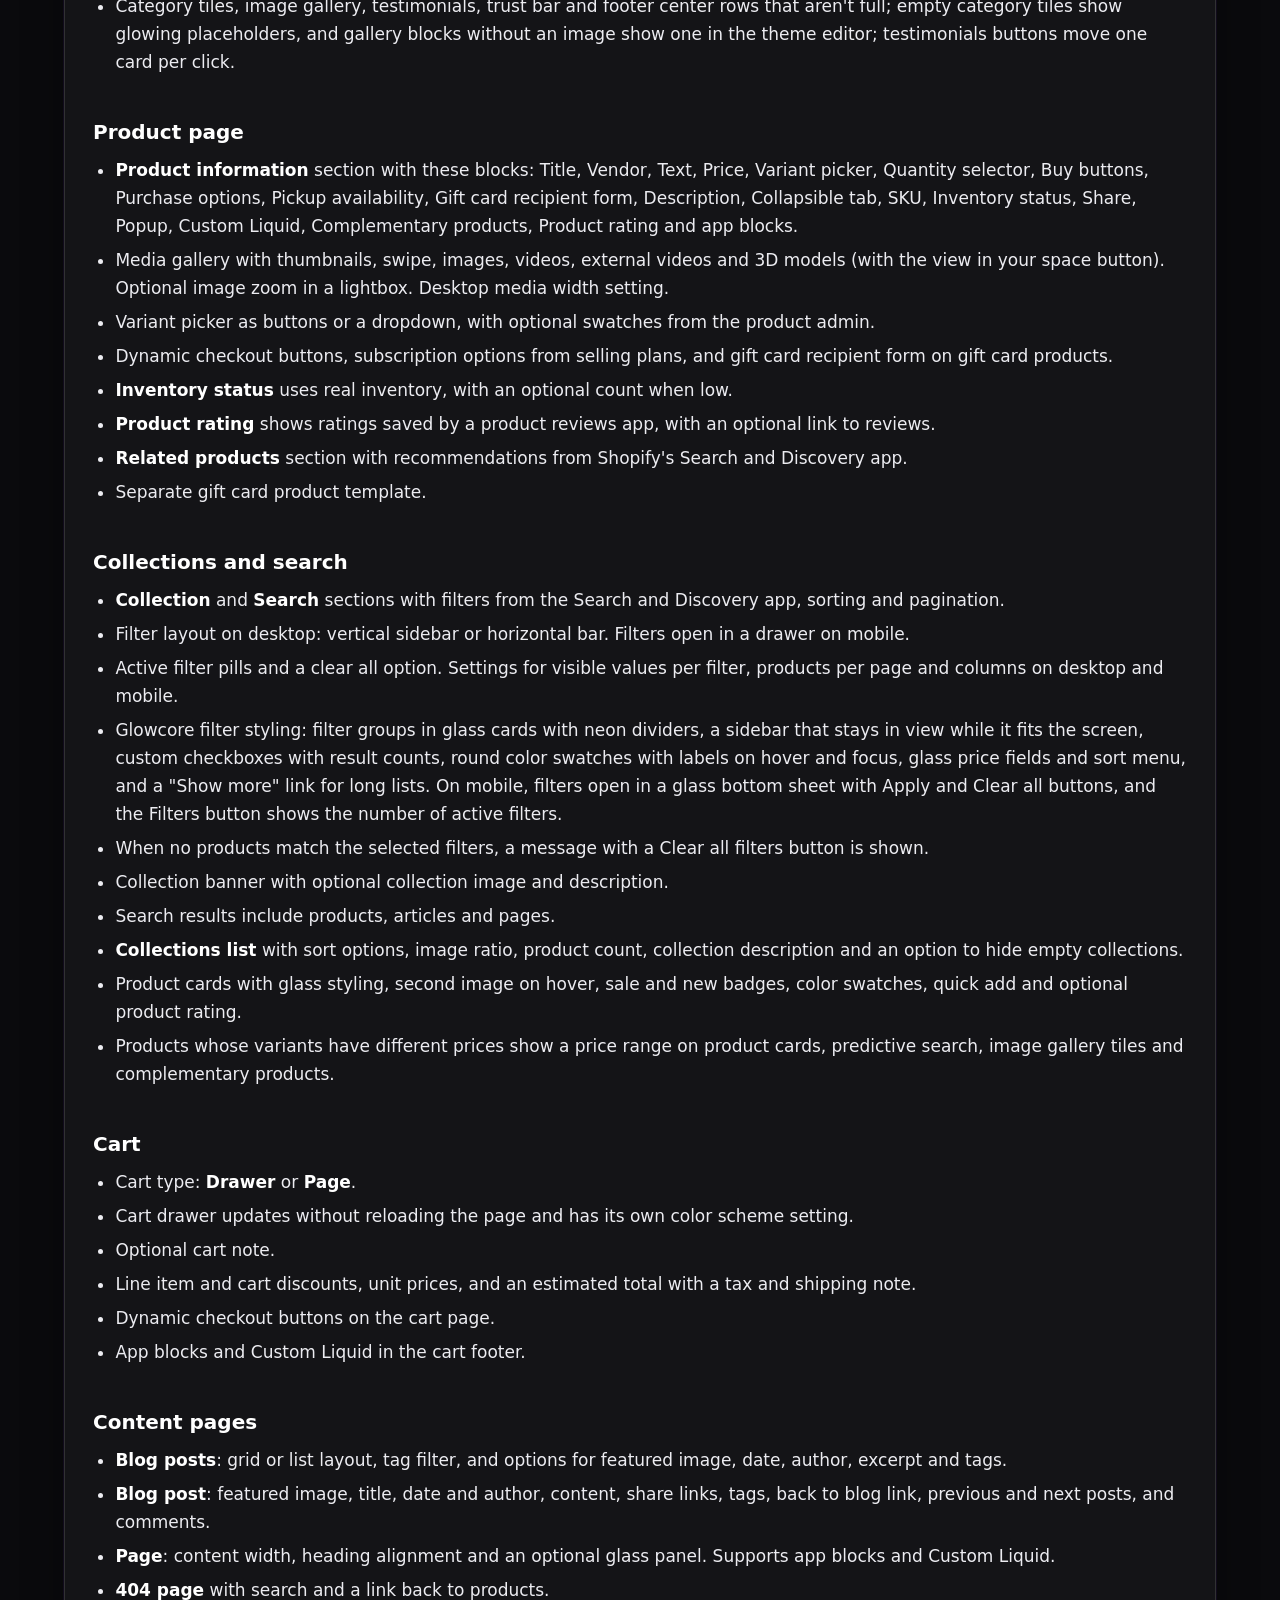
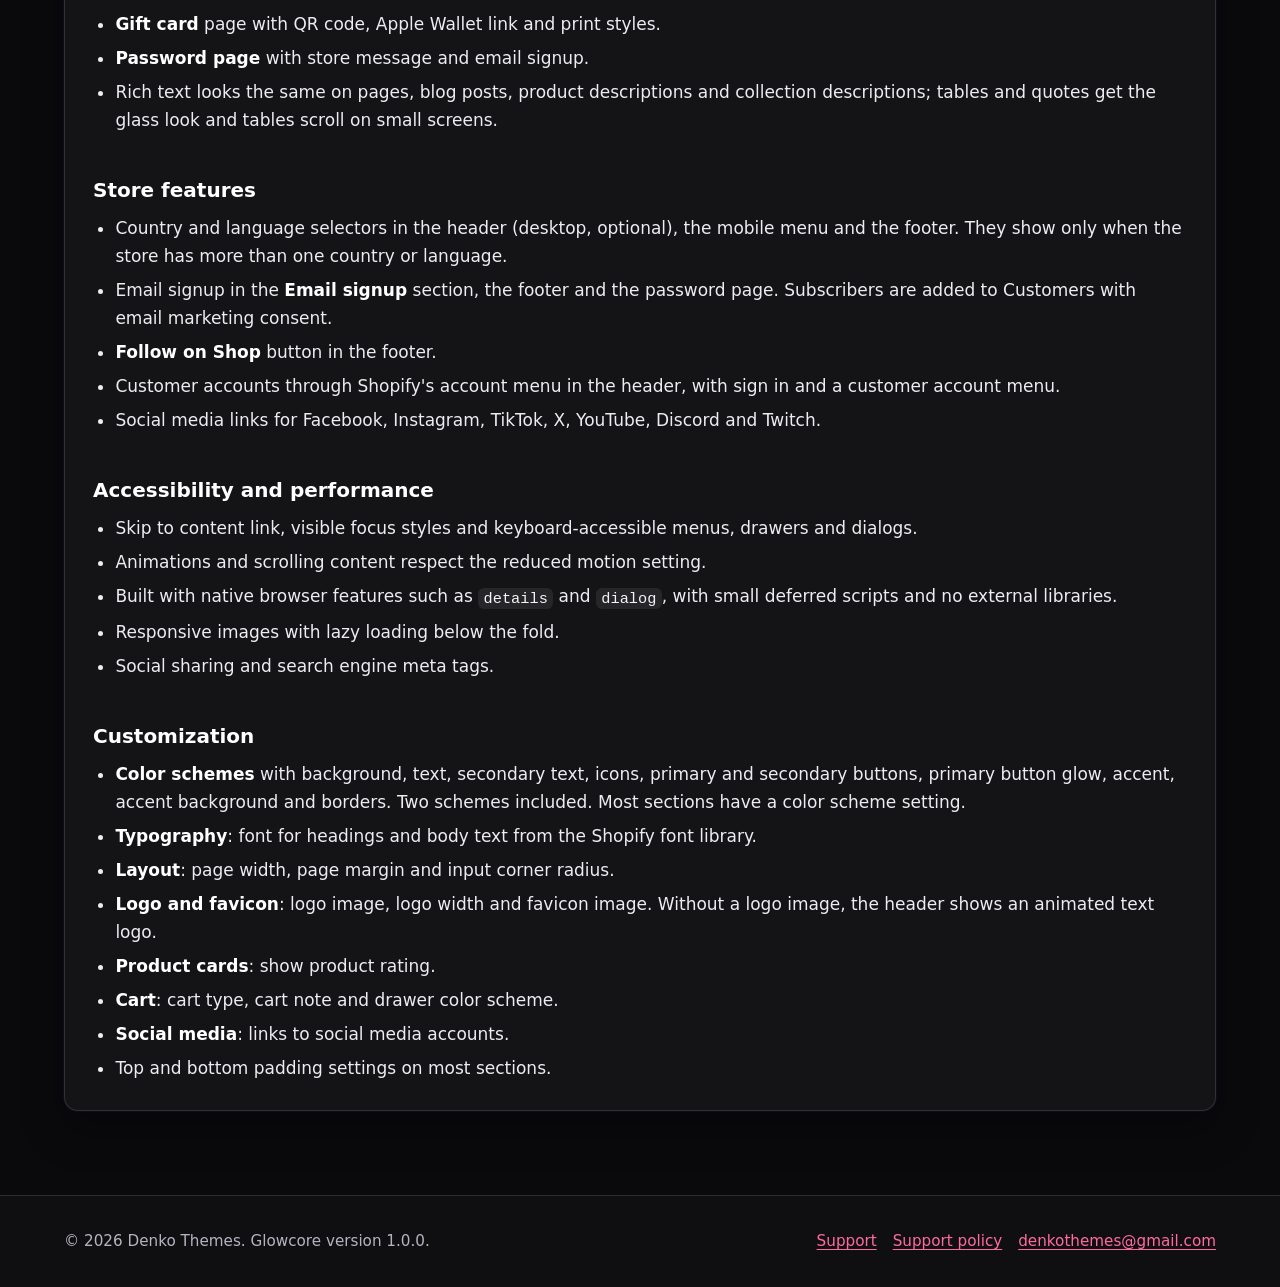
==== commit 922441d1: "Changelog: rich text consistency, glass tables and quotes" ====
--- a/changelog.html
+++ b/changelog.html
@@ -110,6 +110,7 @@
           <li><strong>404 page</strong> with search and a link back to products.</li>
           <li><strong>Gift card</strong> page with QR code, Apple Wallet link and print styles.</li>
           <li><strong>Password page</strong> with store message and email signup.</li>
+          <li>Rich text looks the same on pages, blog posts, product descriptions and collection descriptions; tables and quotes get the glass look and tables scroll on small screens.</li>
         </ul>
         <h3 id="v1-0-0-store-features">Store features</h3>
         <ul>
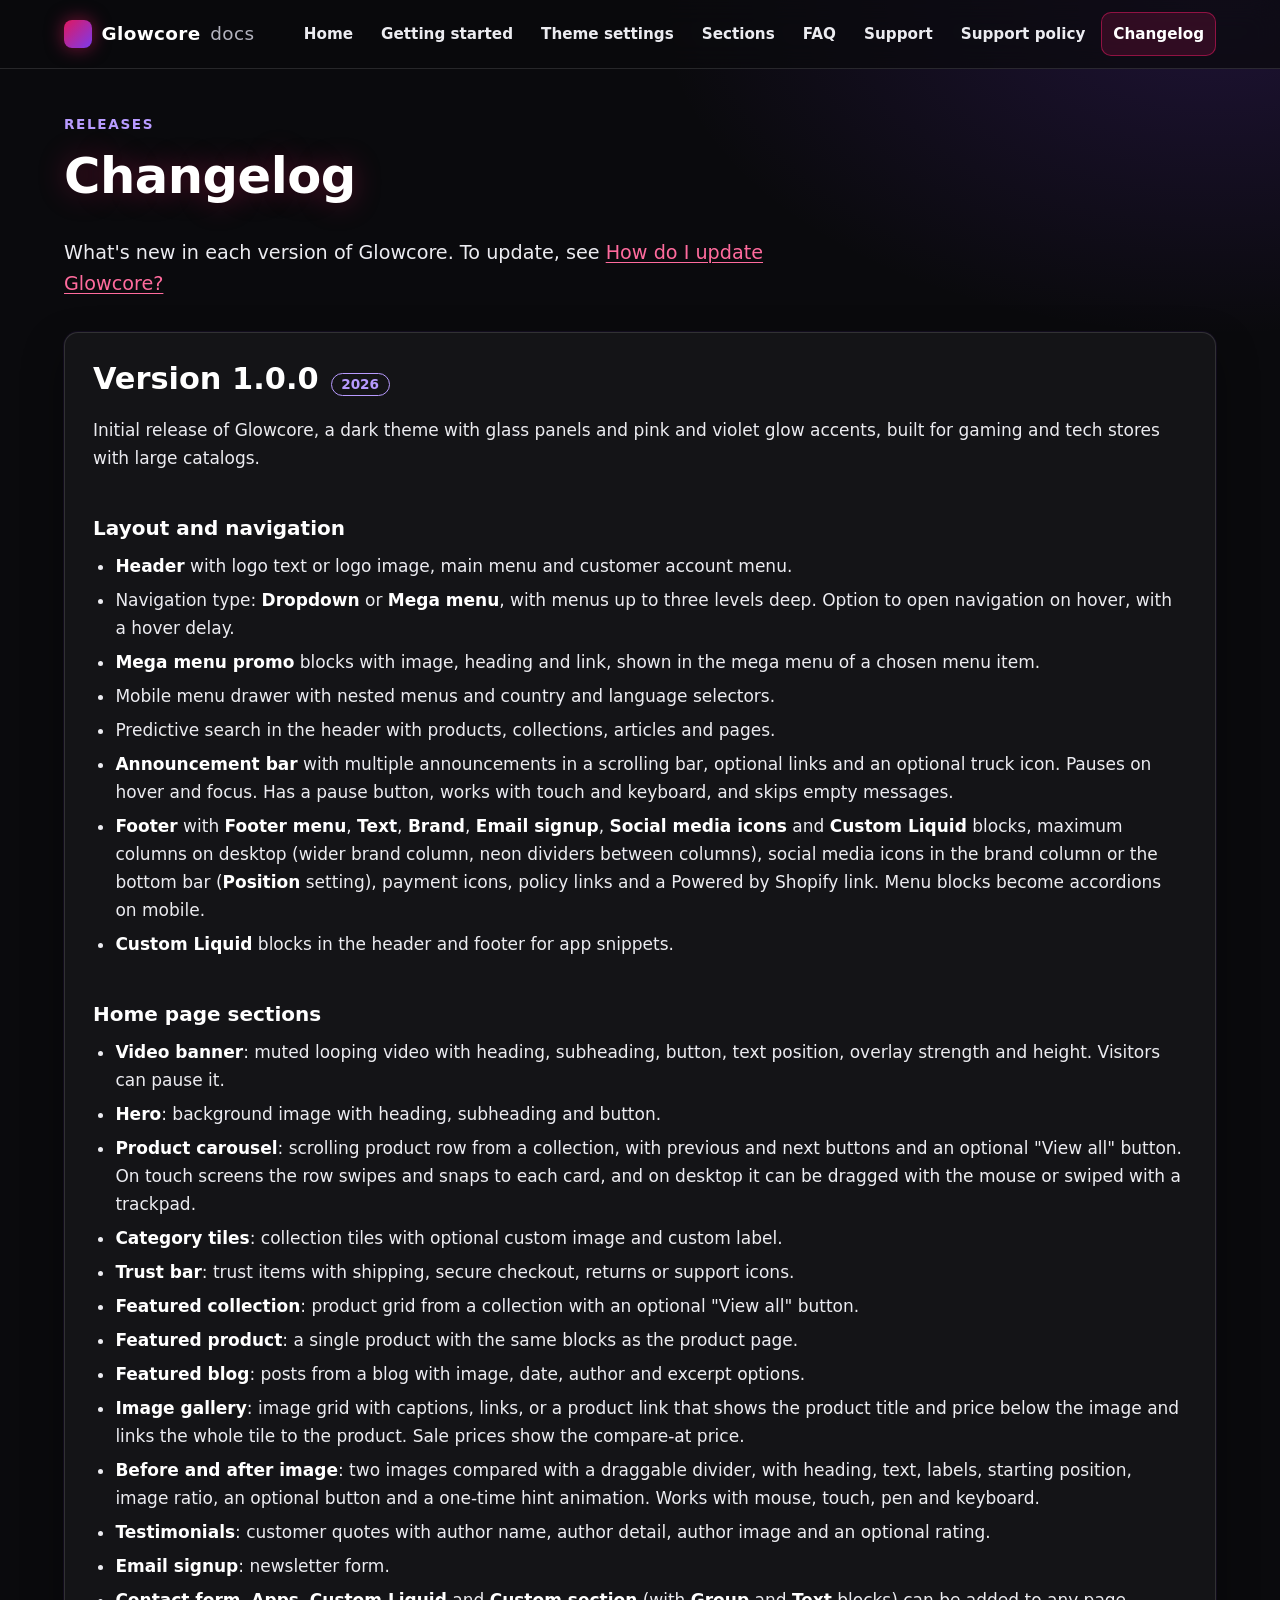
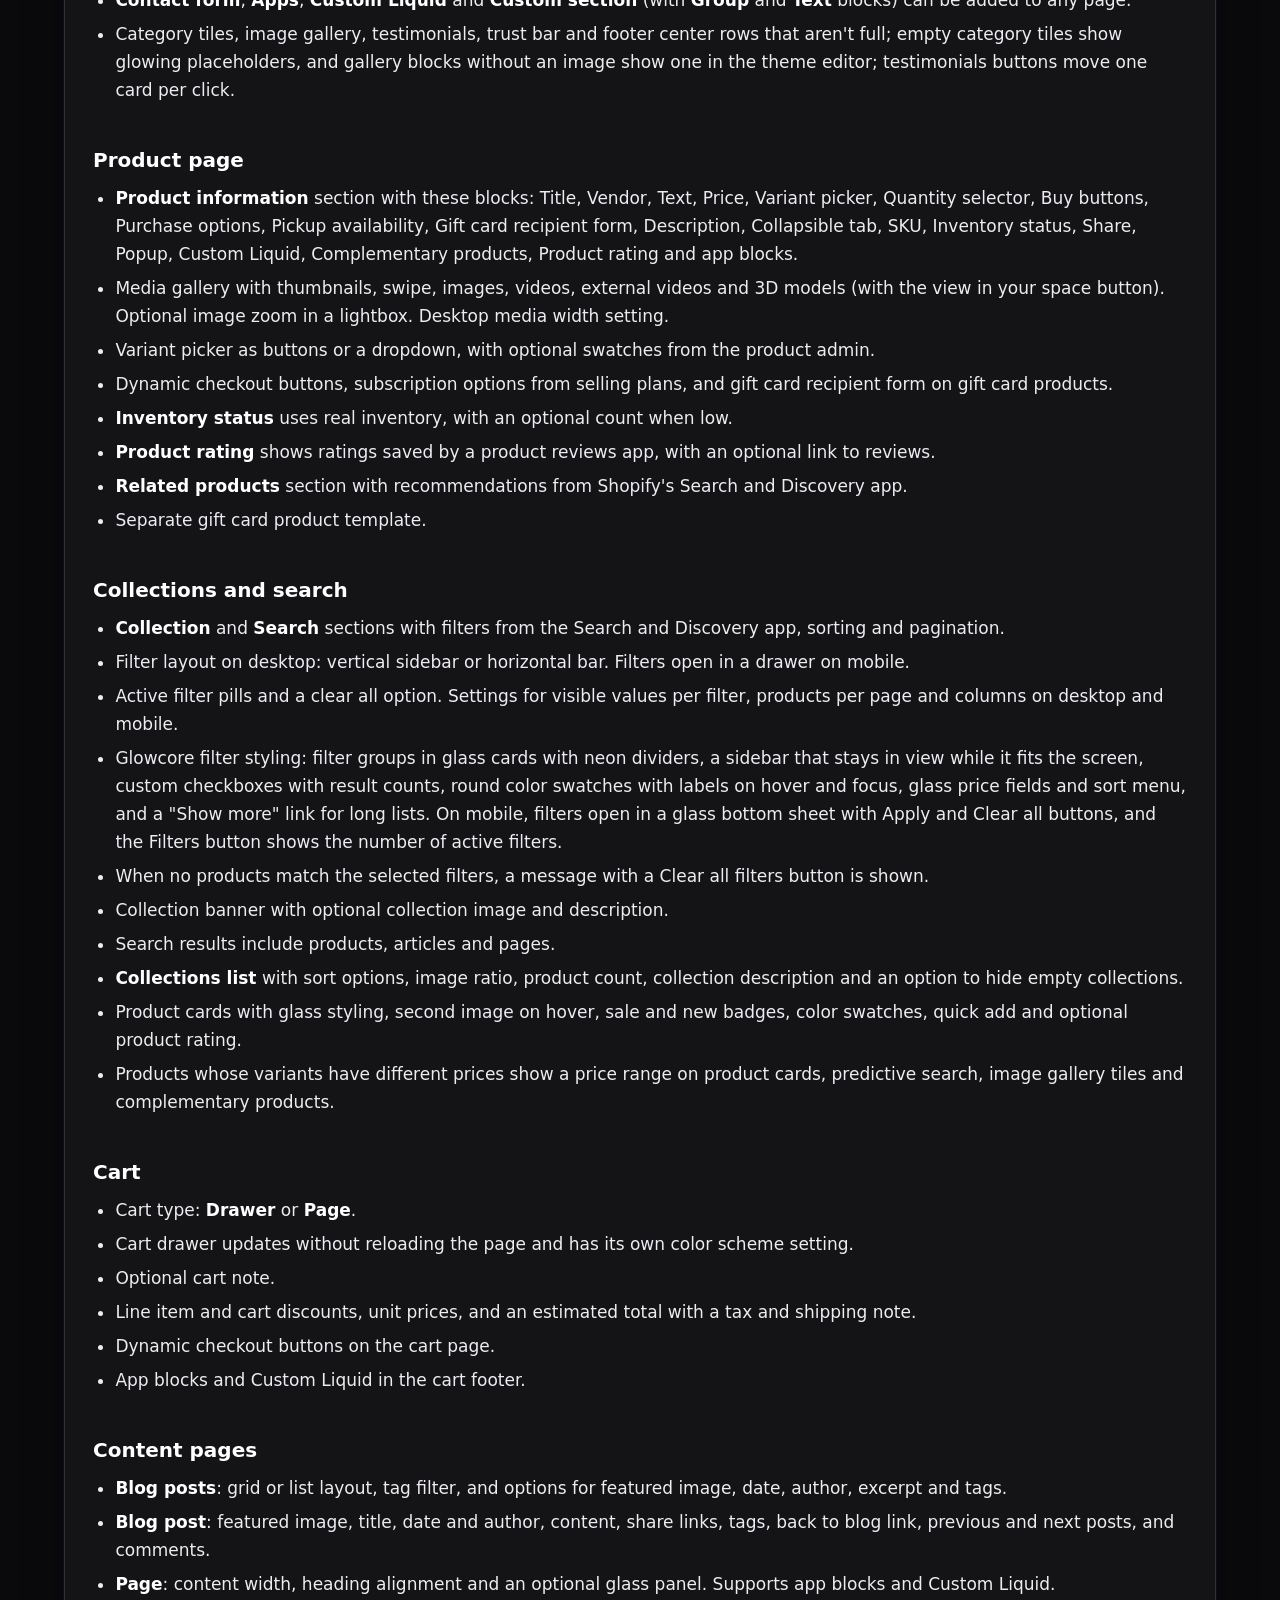
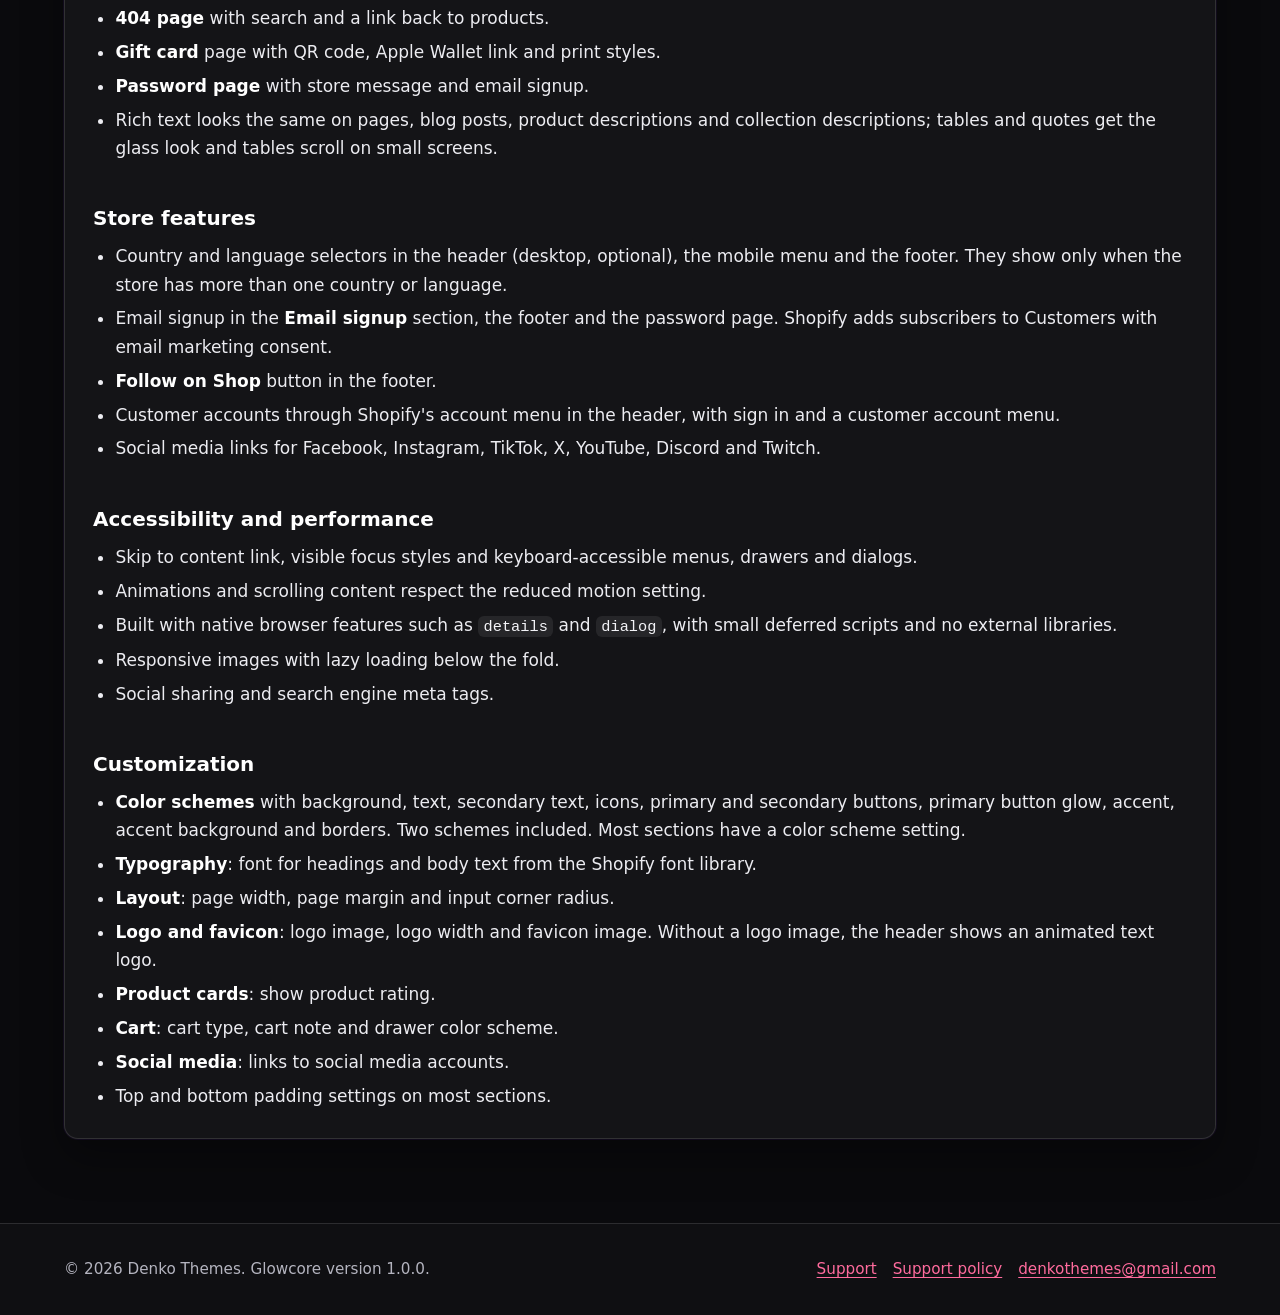
==== commit cc55e4b0: "Docs: match new editor labels and info texts (Bottom bar, Footer menu, Enable image zoom, collection" ====
--- a/changelog.html
+++ b/changelog.html
@@ -49,7 +49,7 @@
           <li>Mobile menu drawer with nested menus and country and language selectors.</li>
           <li>Predictive search in the header with products, collections, articles and pages.</li>
           <li><strong>Announcement bar</strong> with multiple announcements in a scrolling bar, optional links and an optional truck icon. Pauses on hover and focus. Has a pause button, works with touch and keyboard, and skips empty messages.</li>
-          <li><strong>Footer</strong> with <strong>Menu</strong>, <strong>Text</strong>, <strong>Brand</strong>, <strong>Email signup</strong>, <strong>Social media icons</strong> and <strong>Custom Liquid</strong> blocks, maximum columns on desktop (wider brand column, neon dividers between columns), social media icons in the brand column or the bottom row (<strong>Position</strong> setting), payment icons, policy links and a Powered by Shopify link. Menu blocks become accordions on mobile.</li>
+          <li><strong>Footer</strong> with <strong>Footer menu</strong>, <strong>Text</strong>, <strong>Brand</strong>, <strong>Email signup</strong>, <strong>Social media icons</strong> and <strong>Custom Liquid</strong> blocks, maximum columns on desktop (wider brand column, neon dividers between columns), social media icons in the brand column or the bottom bar (<strong>Position</strong> setting), payment icons, policy links and a Powered by Shopify link. Menu blocks become accordions on mobile.</li>
           <li><strong>Custom Liquid</strong> blocks in the header and footer for app snippets.</li>
         </ul>
         <h3 id="v1-0-0-home-page-sections">Home page sections</h3>
@@ -115,7 +115,7 @@
         <h3 id="v1-0-0-store-features">Store features</h3>
         <ul>
           <li>Country and language selectors in the header (desktop, optional), the mobile menu and the footer. They show only when the store has more than one country or language.</li>
-          <li>Email signup in the <strong>Email signup</strong> section, the footer and the password page. Subscribers are added to Customers with email marketing consent.</li>
+          <li>Email signup in the <strong>Email signup</strong> section, the footer and the password page. Shopify adds subscribers to Customers with email marketing consent.</li>
           <li><strong>Follow on Shop</strong> button in the footer.</li>
           <li>Customer accounts through Shopify's account menu in the header, with sign in and a customer account menu.</li>
           <li>Social media links for Facebook, Instagram, TikTok, X, YouTube, Discord and Twitch.</li>
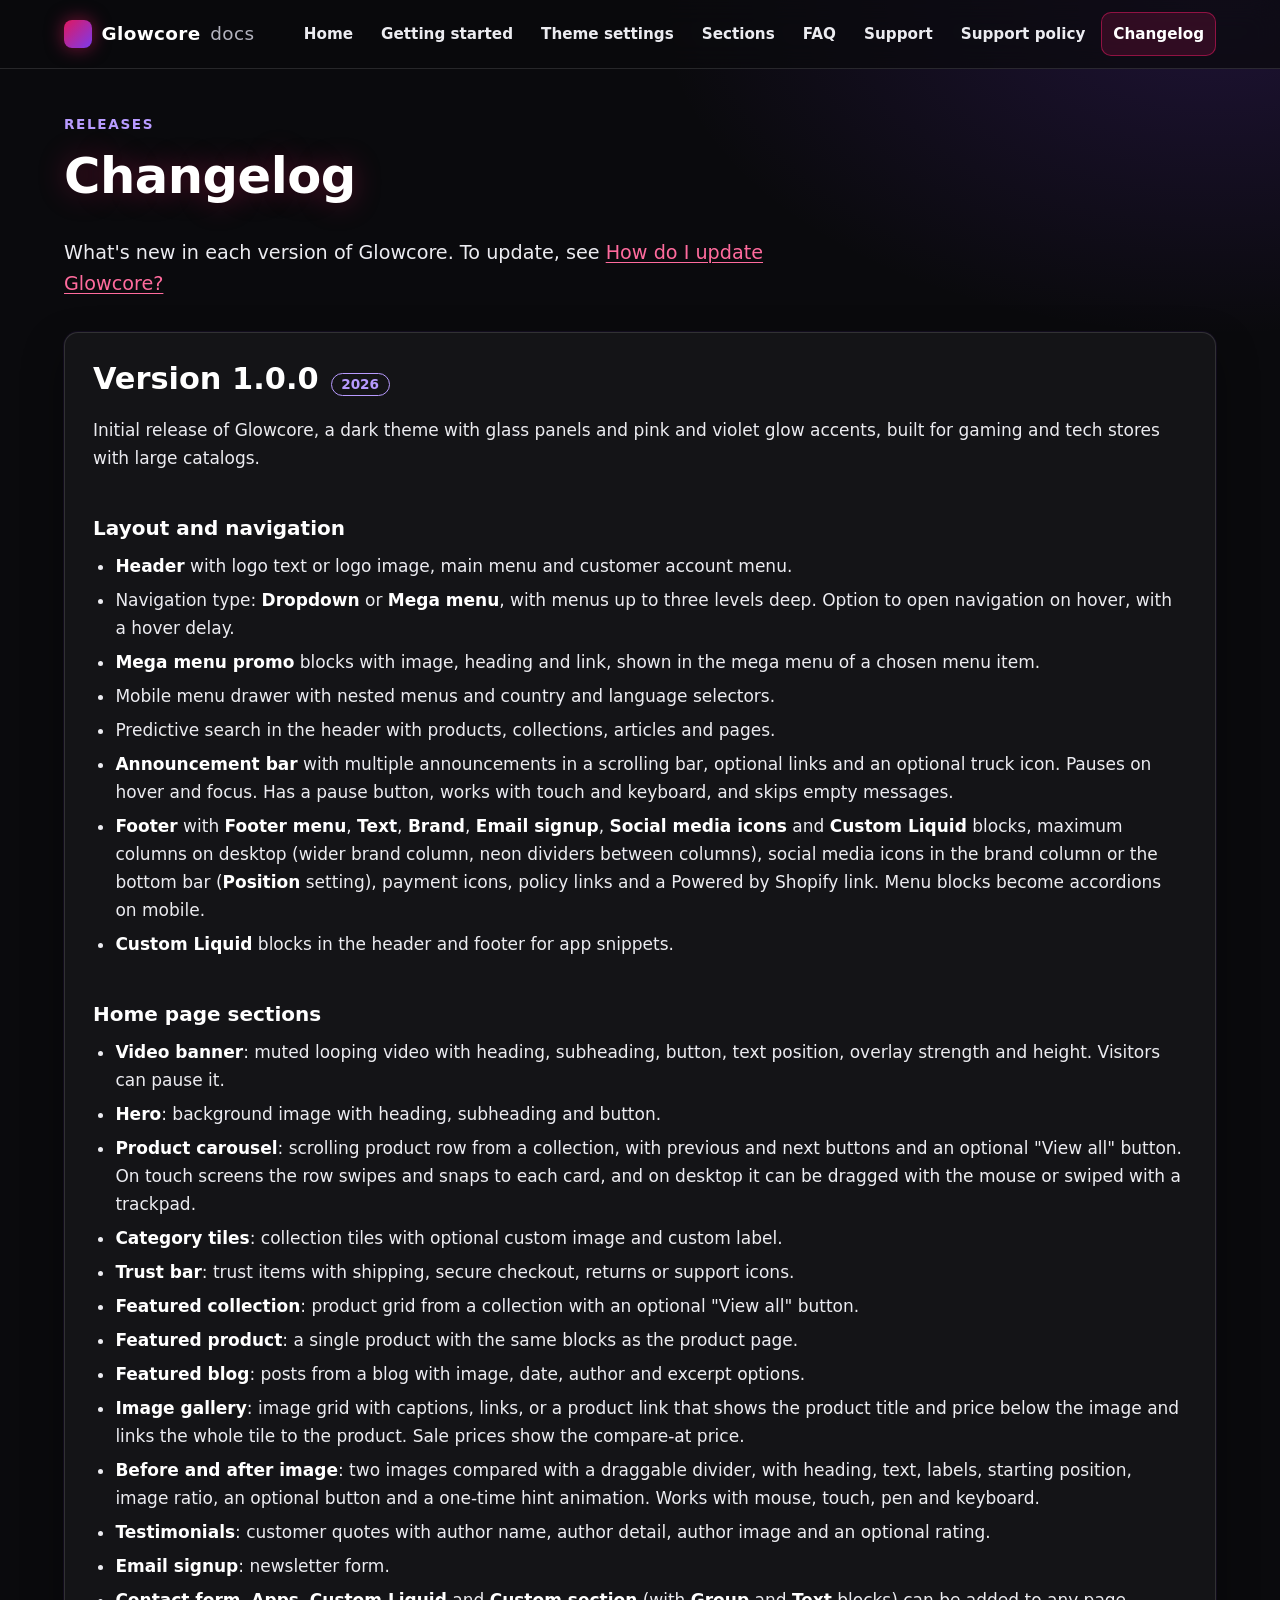
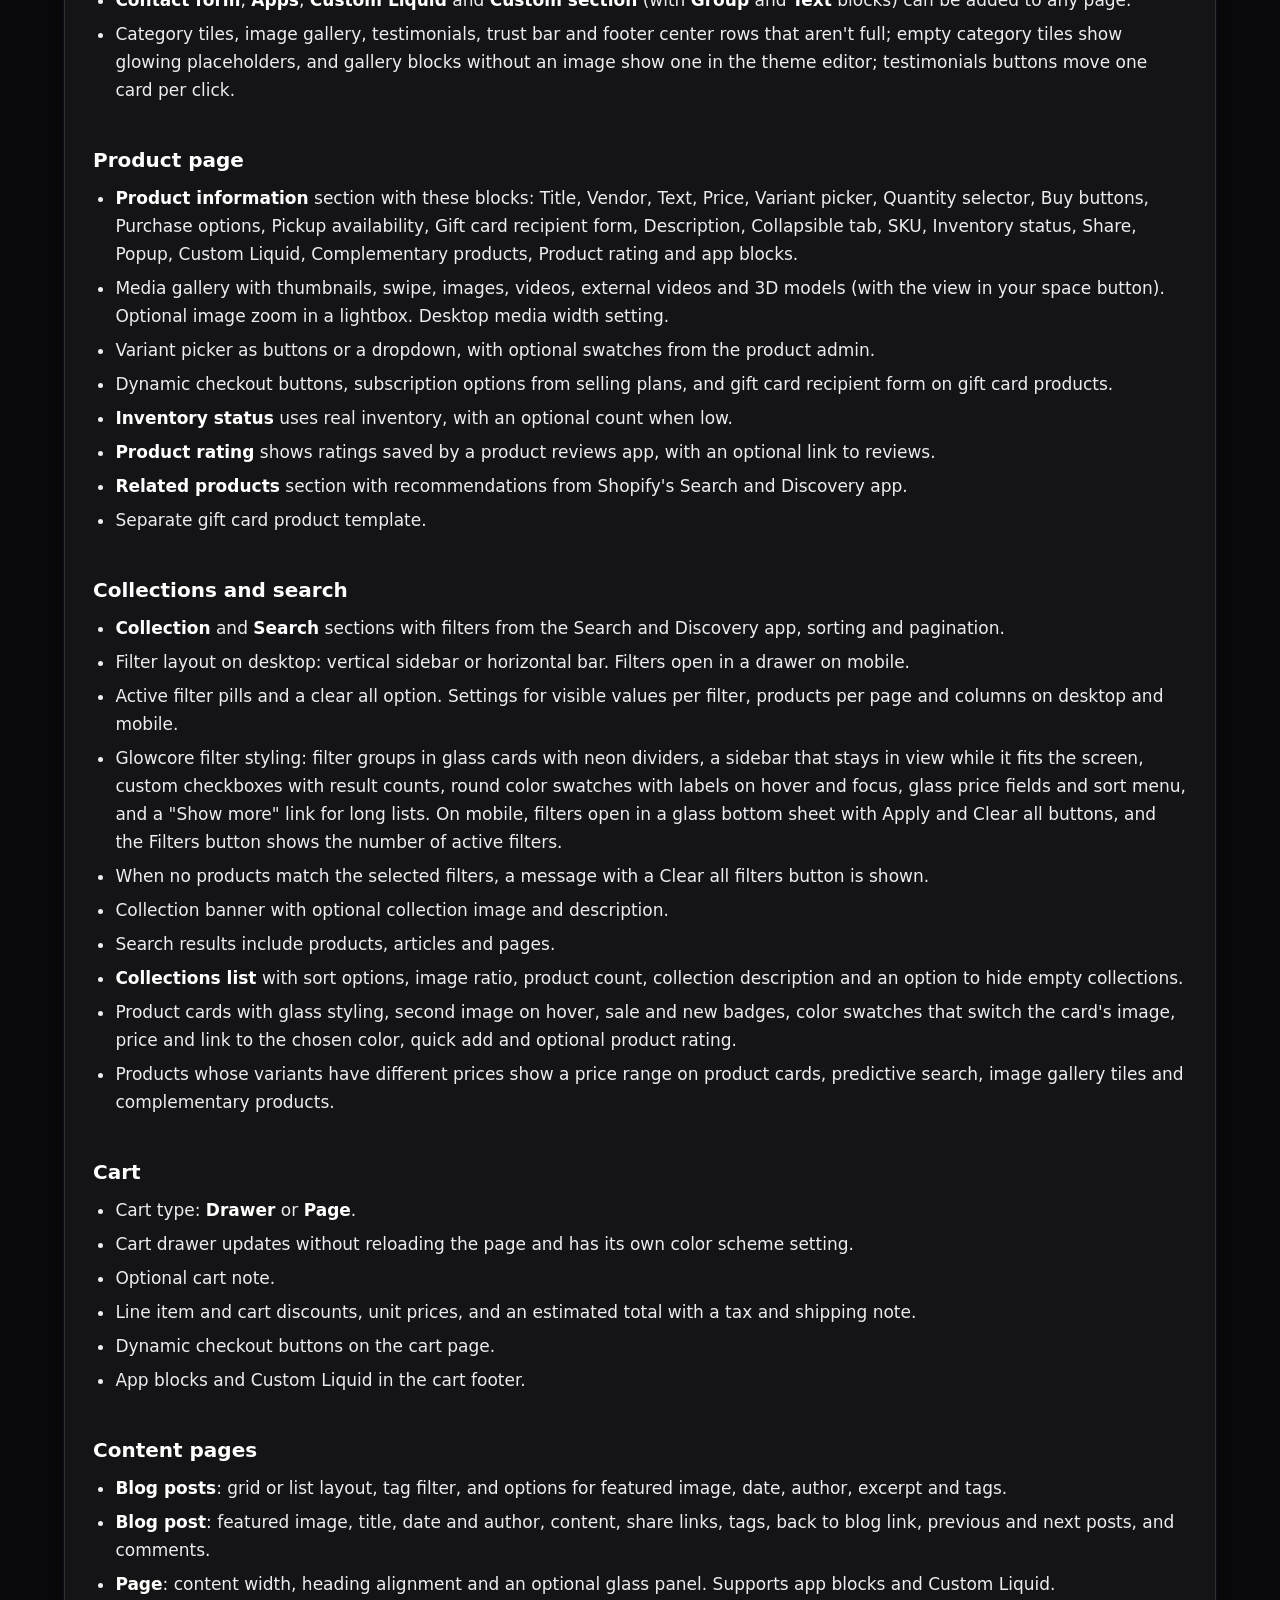
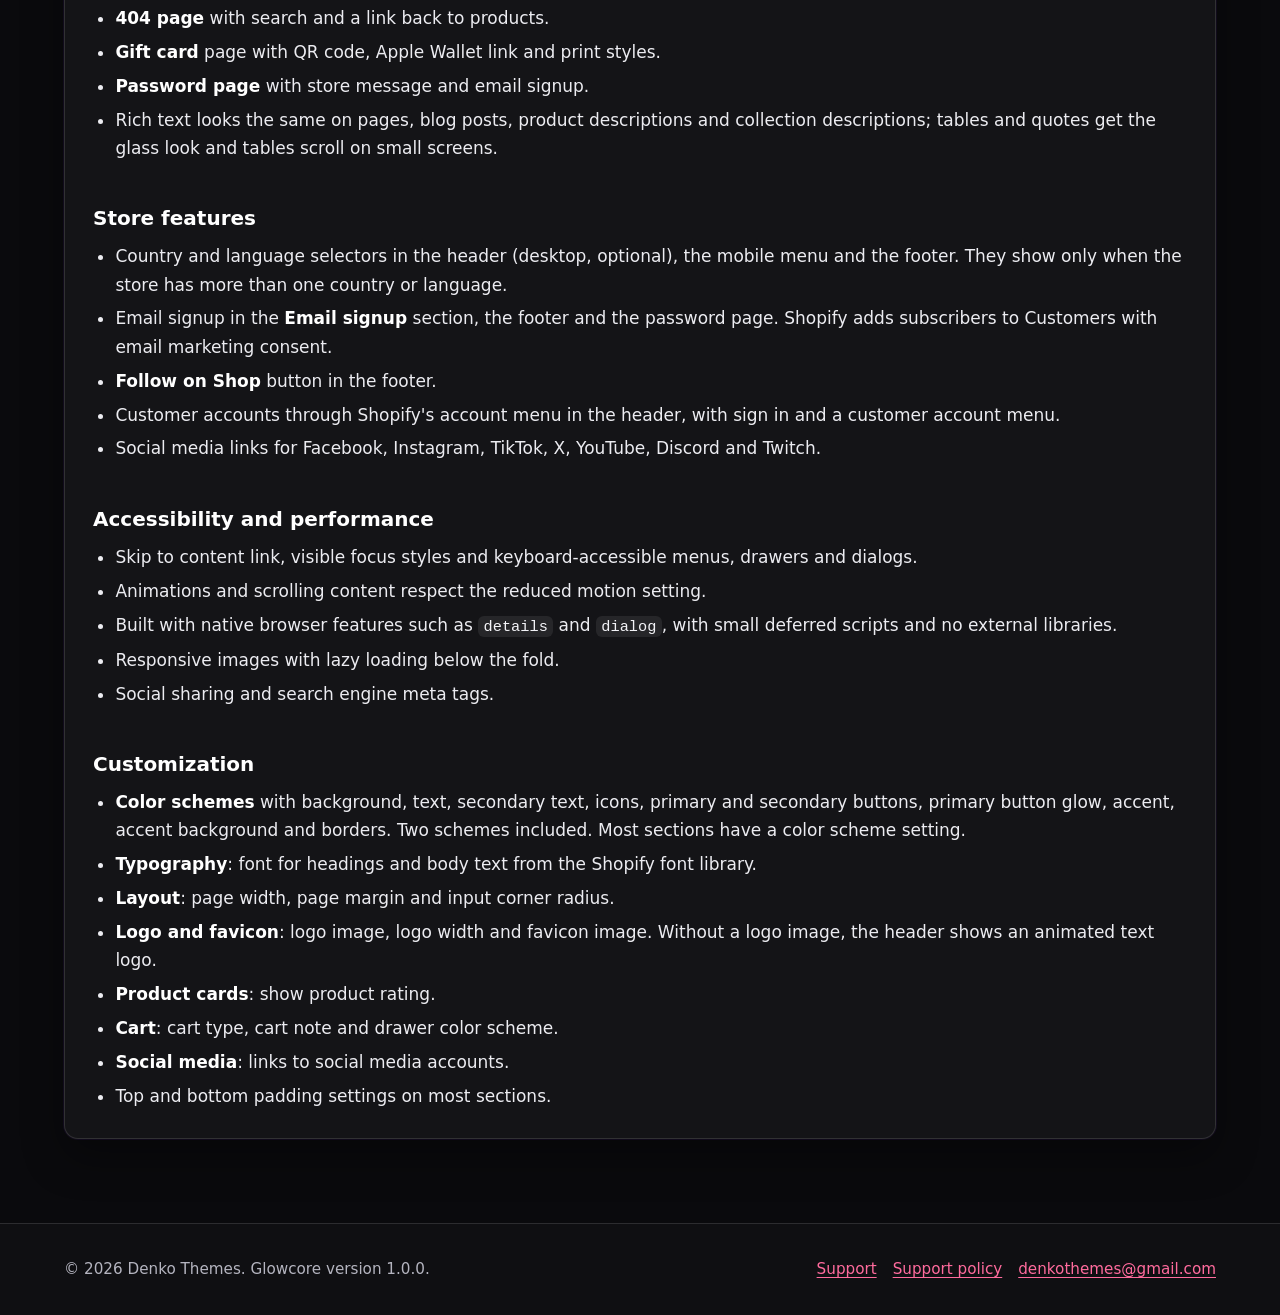
==== commit b5073ce5: "Docs: card swatches switch the product image (FAQ); changelog synced" ====
--- a/changelog.html
+++ b/changelog.html
@@ -90,7 +90,7 @@
           <li>Collection banner with optional collection image and description.</li>
           <li>Search results include products, articles and pages.</li>
           <li><strong>Collections list</strong> with sort options, image ratio, product count, collection description and an option to hide empty collections.</li>
-          <li>Product cards with glass styling, second image on hover, sale and new badges, color swatches, quick add and optional product rating.</li>
+          <li>Product cards with glass styling, second image on hover, sale and new badges, color swatches that switch the card's image, price and link to the chosen color, quick add and optional product rating.</li>
           <li>Products whose variants have different prices show a price range on product cards, predictive search, image gallery tiles and complementary products.</li>
         </ul>
         <h3 id="v1-0-0-cart">Cart</h3>
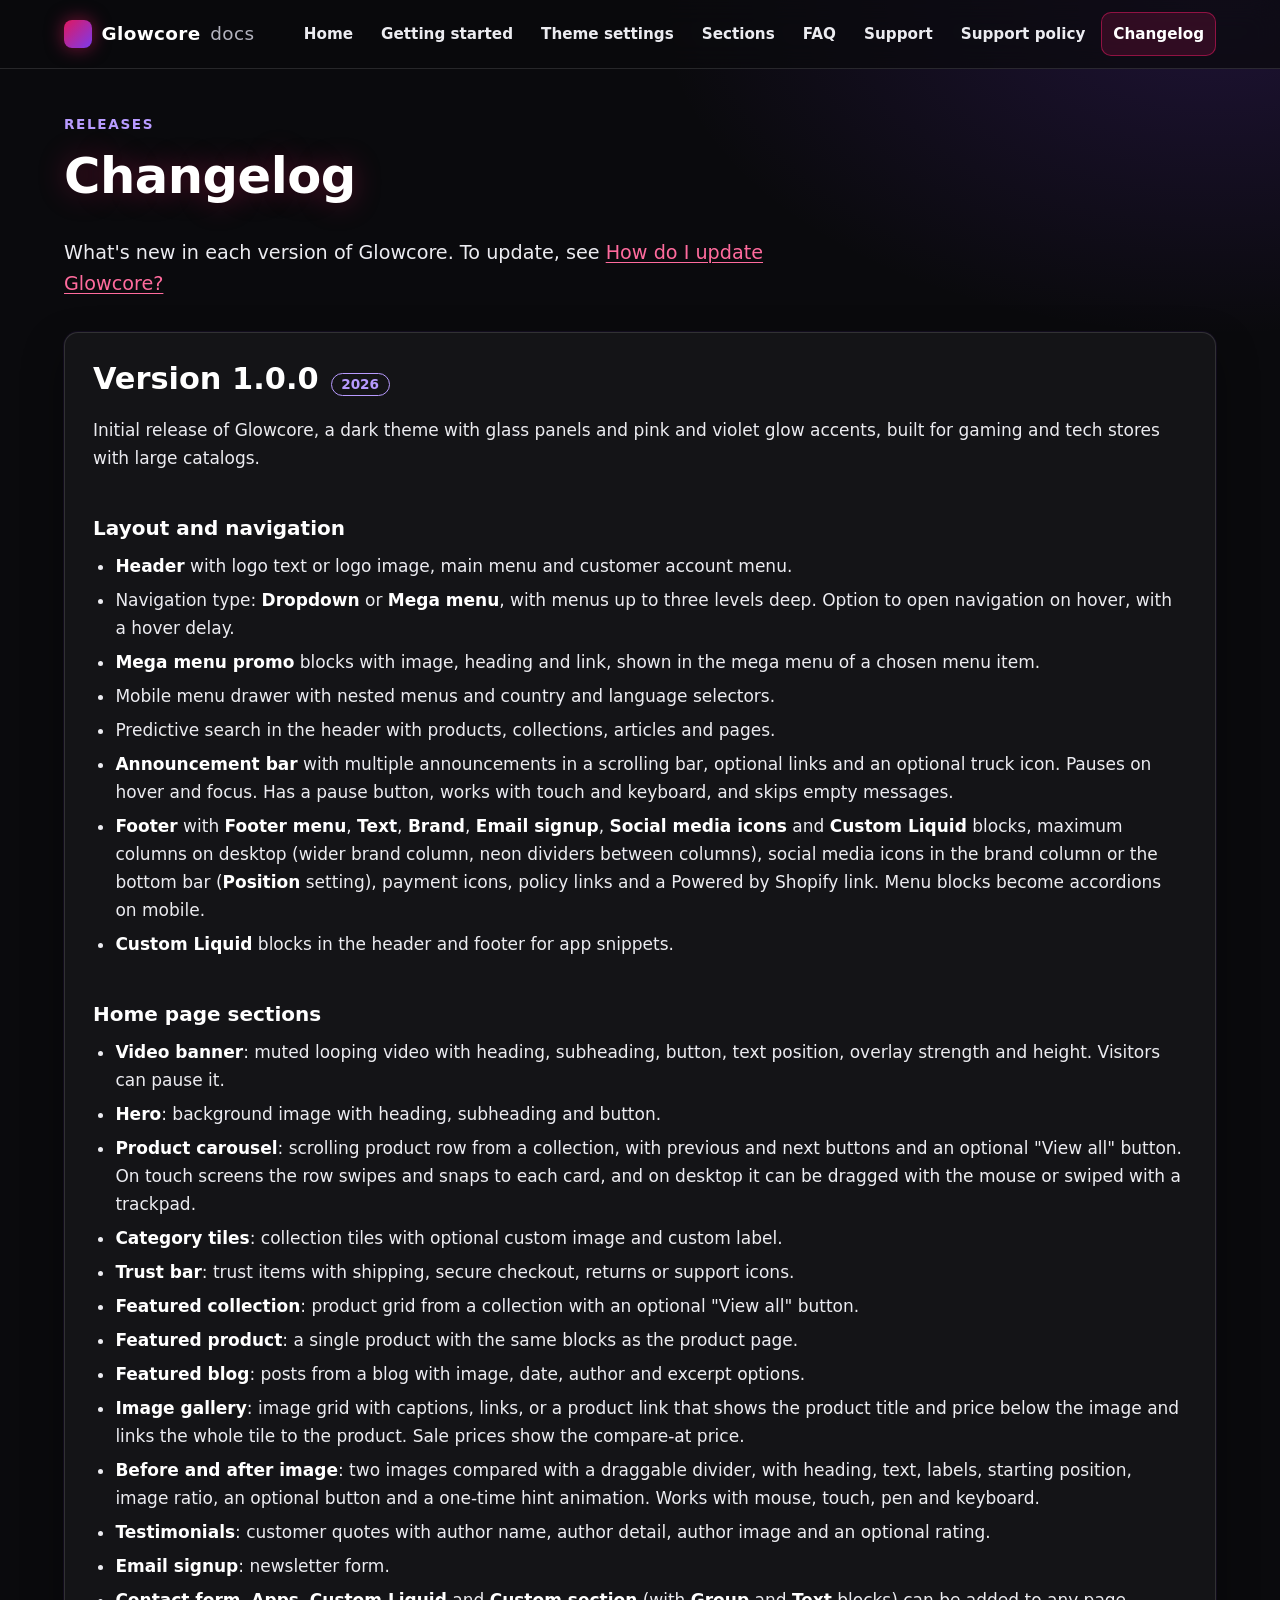
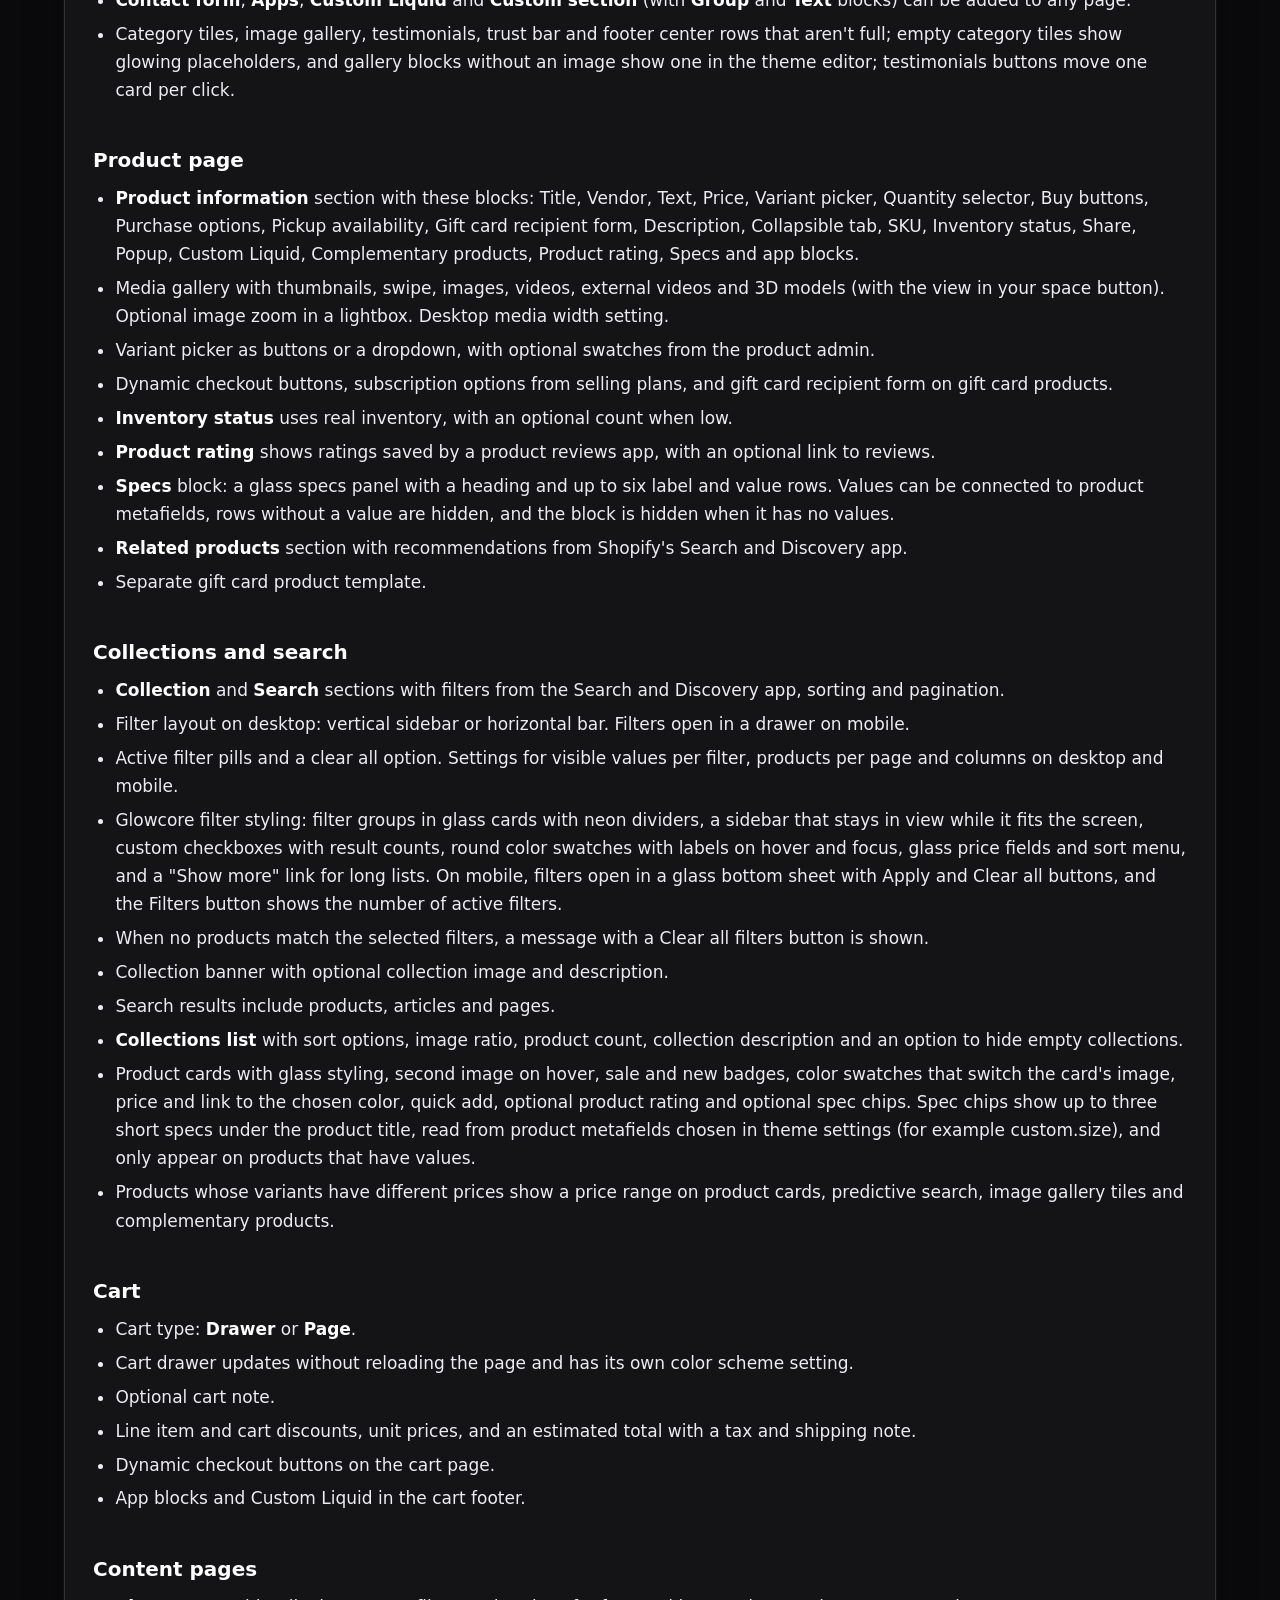
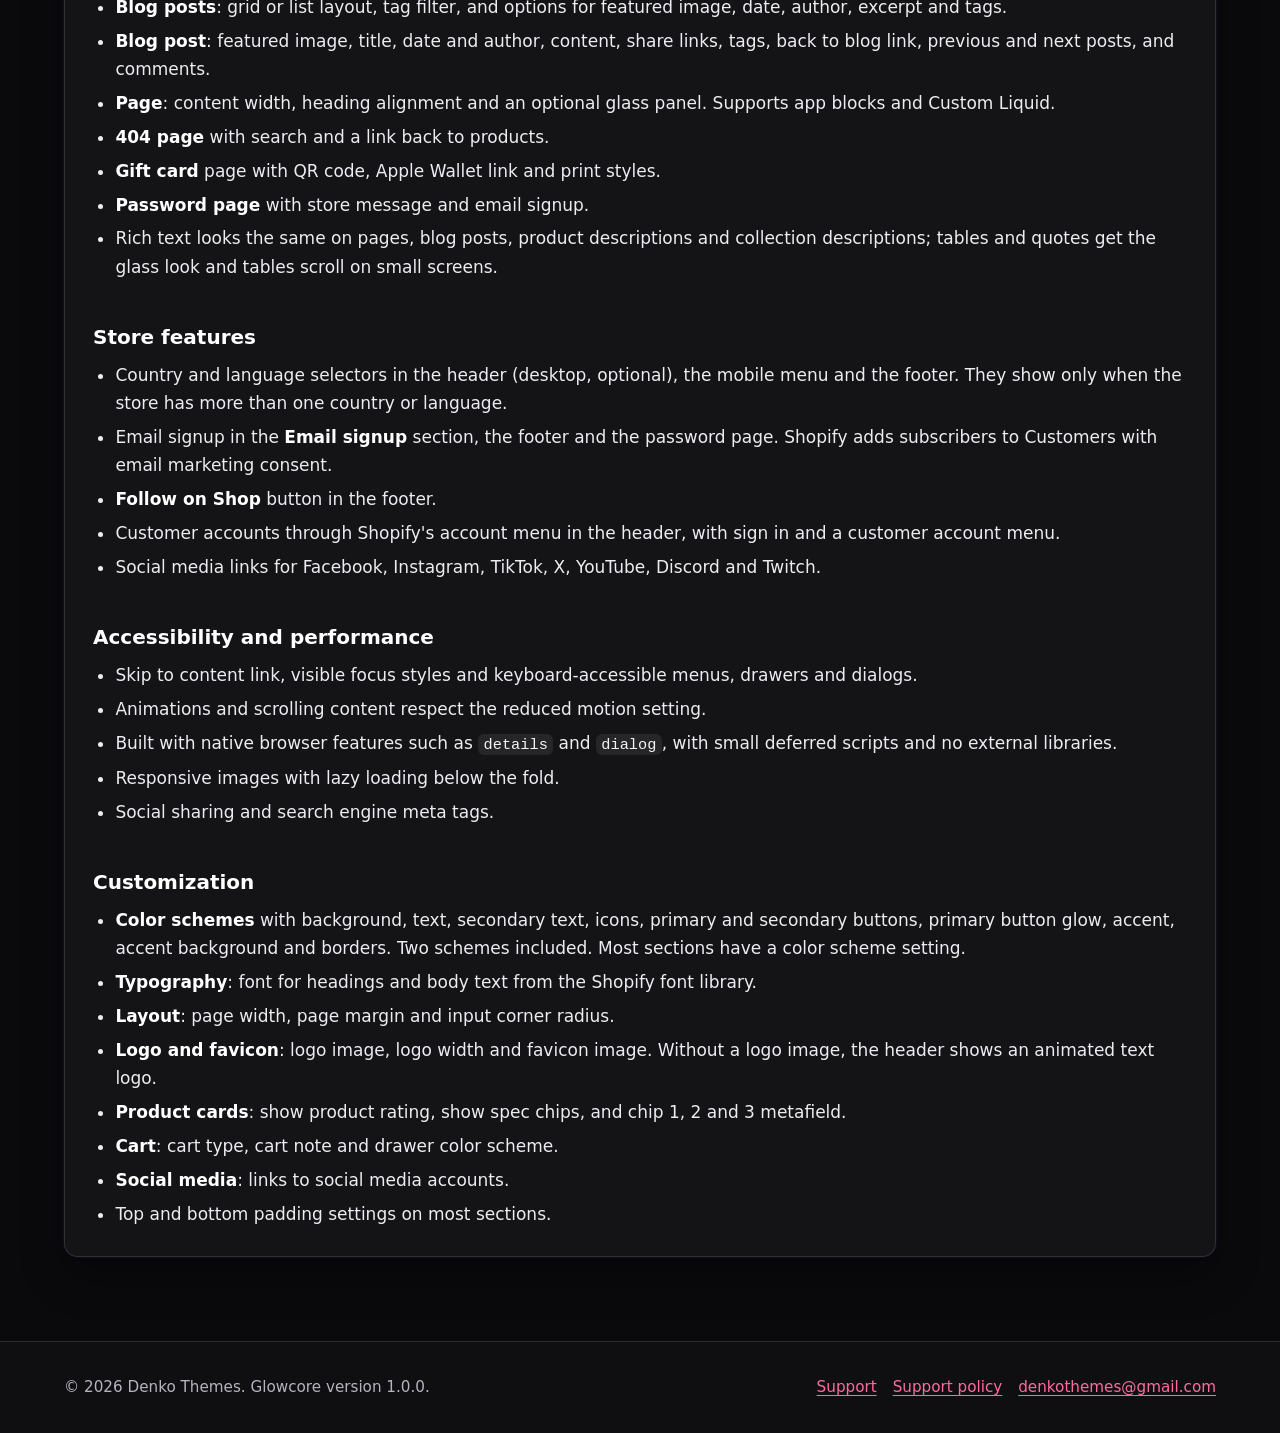
==== commit e75d8bae: "Docs: spec chips, Specs block, FAQ on finding metafield keys" ====
--- a/changelog.html
+++ b/changelog.html
@@ -71,12 +71,13 @@
         </ul>
         <h3 id="v1-0-0-product-page">Product page</h3>
         <ul>
-          <li><strong>Product information</strong> section with these blocks: Title, Vendor, Text, Price, Variant picker, Quantity selector, Buy buttons, Purchase options, Pickup availability, Gift card recipient form, Description, Collapsible tab, SKU, Inventory status, Share, Popup, Custom Liquid, Complementary products, Product rating and app blocks.</li>
+          <li><strong>Product information</strong> section with these blocks: Title, Vendor, Text, Price, Variant picker, Quantity selector, Buy buttons, Purchase options, Pickup availability, Gift card recipient form, Description, Collapsible tab, SKU, Inventory status, Share, Popup, Custom Liquid, Complementary products, Product rating, Specs and app blocks.</li>
           <li>Media gallery with thumbnails, swipe, images, videos, external videos and 3D models (with the view in your space button). Optional image zoom in a lightbox. Desktop media width setting.</li>
           <li>Variant picker as buttons or a dropdown, with optional swatches from the product admin.</li>
           <li>Dynamic checkout buttons, subscription options from selling plans, and gift card recipient form on gift card products.</li>
           <li><strong>Inventory status</strong> uses real inventory, with an optional count when low.</li>
           <li><strong>Product rating</strong> shows ratings saved by a product reviews app, with an optional link to reviews.</li>
+          <li><strong>Specs</strong> block: a glass specs panel with a heading and up to six label and value rows. Values can be connected to product metafields, rows without a value are hidden, and the block is hidden when it has no values.</li>
           <li><strong>Related products</strong> section with recommendations from Shopify's Search and Discovery app.</li>
           <li>Separate gift card product template.</li>
         </ul>
@@ -90,7 +91,7 @@
           <li>Collection banner with optional collection image and description.</li>
           <li>Search results include products, articles and pages.</li>
           <li><strong>Collections list</strong> with sort options, image ratio, product count, collection description and an option to hide empty collections.</li>
-          <li>Product cards with glass styling, second image on hover, sale and new badges, color swatches that switch the card's image, price and link to the chosen color, quick add and optional product rating.</li>
+          <li>Product cards with glass styling, second image on hover, sale and new badges, color swatches that switch the card's image, price and link to the chosen color, quick add, optional product rating and optional spec chips. Spec chips show up to three short specs under the product title, read from product metafields chosen in theme settings (for example custom.size), and only appear on products that have values.</li>
           <li>Products whose variants have different prices show a price range on product cards, predictive search, image gallery tiles and complementary products.</li>
         </ul>
         <h3 id="v1-0-0-cart">Cart</h3>
@@ -134,7 +135,7 @@
           <li><strong>Typography</strong>: font for headings and body text from the Shopify font library.</li>
           <li><strong>Layout</strong>: page width, page margin and input corner radius.</li>
           <li><strong>Logo and favicon</strong>: logo image, logo width and favicon image. Without a logo image, the header shows an animated text logo.</li>
-          <li><strong>Product cards</strong>: show product rating.</li>
+          <li><strong>Product cards</strong>: show product rating, show spec chips, and chip 1, 2 and 3 metafield.</li>
           <li><strong>Cart</strong>: cart type, cart note and drawer color scheme.</li>
           <li><strong>Social media</strong>: links to social media accounts.</li>
           <li>Top and bottom padding settings on most sections.</li>
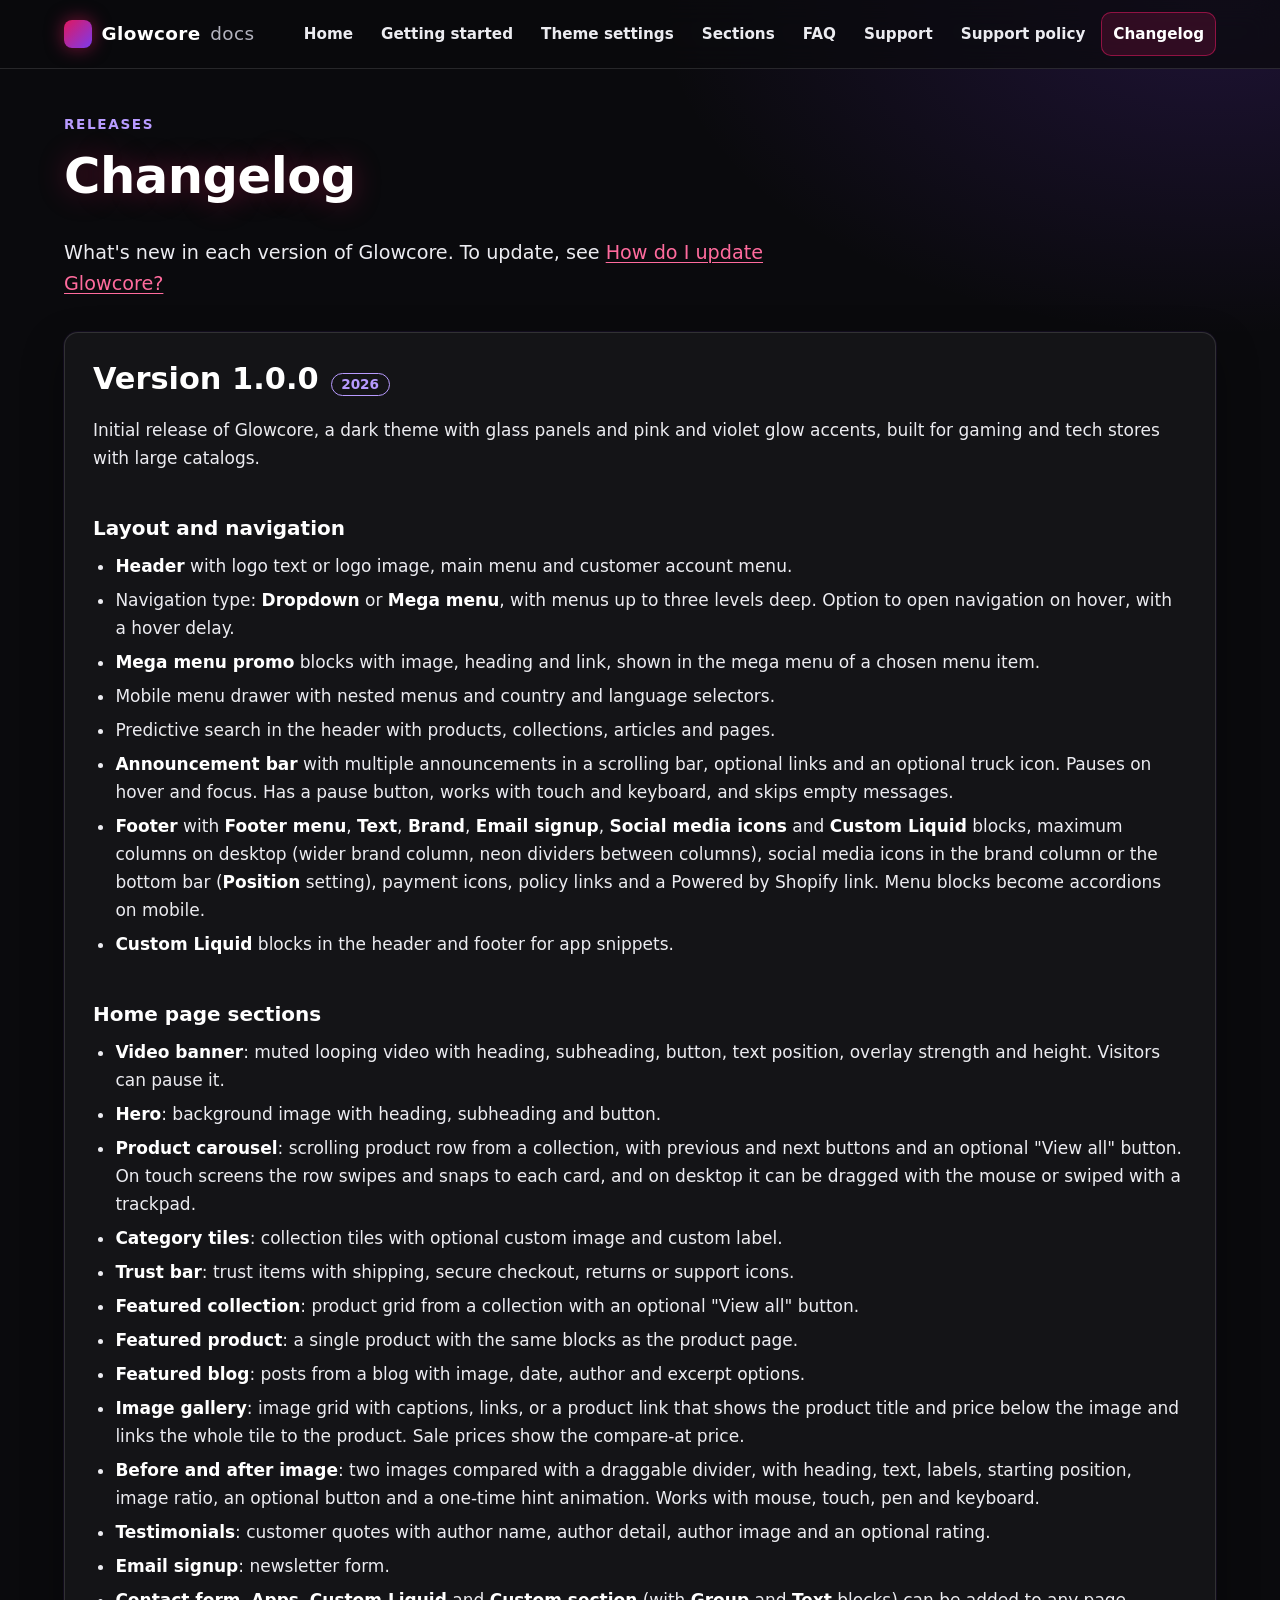
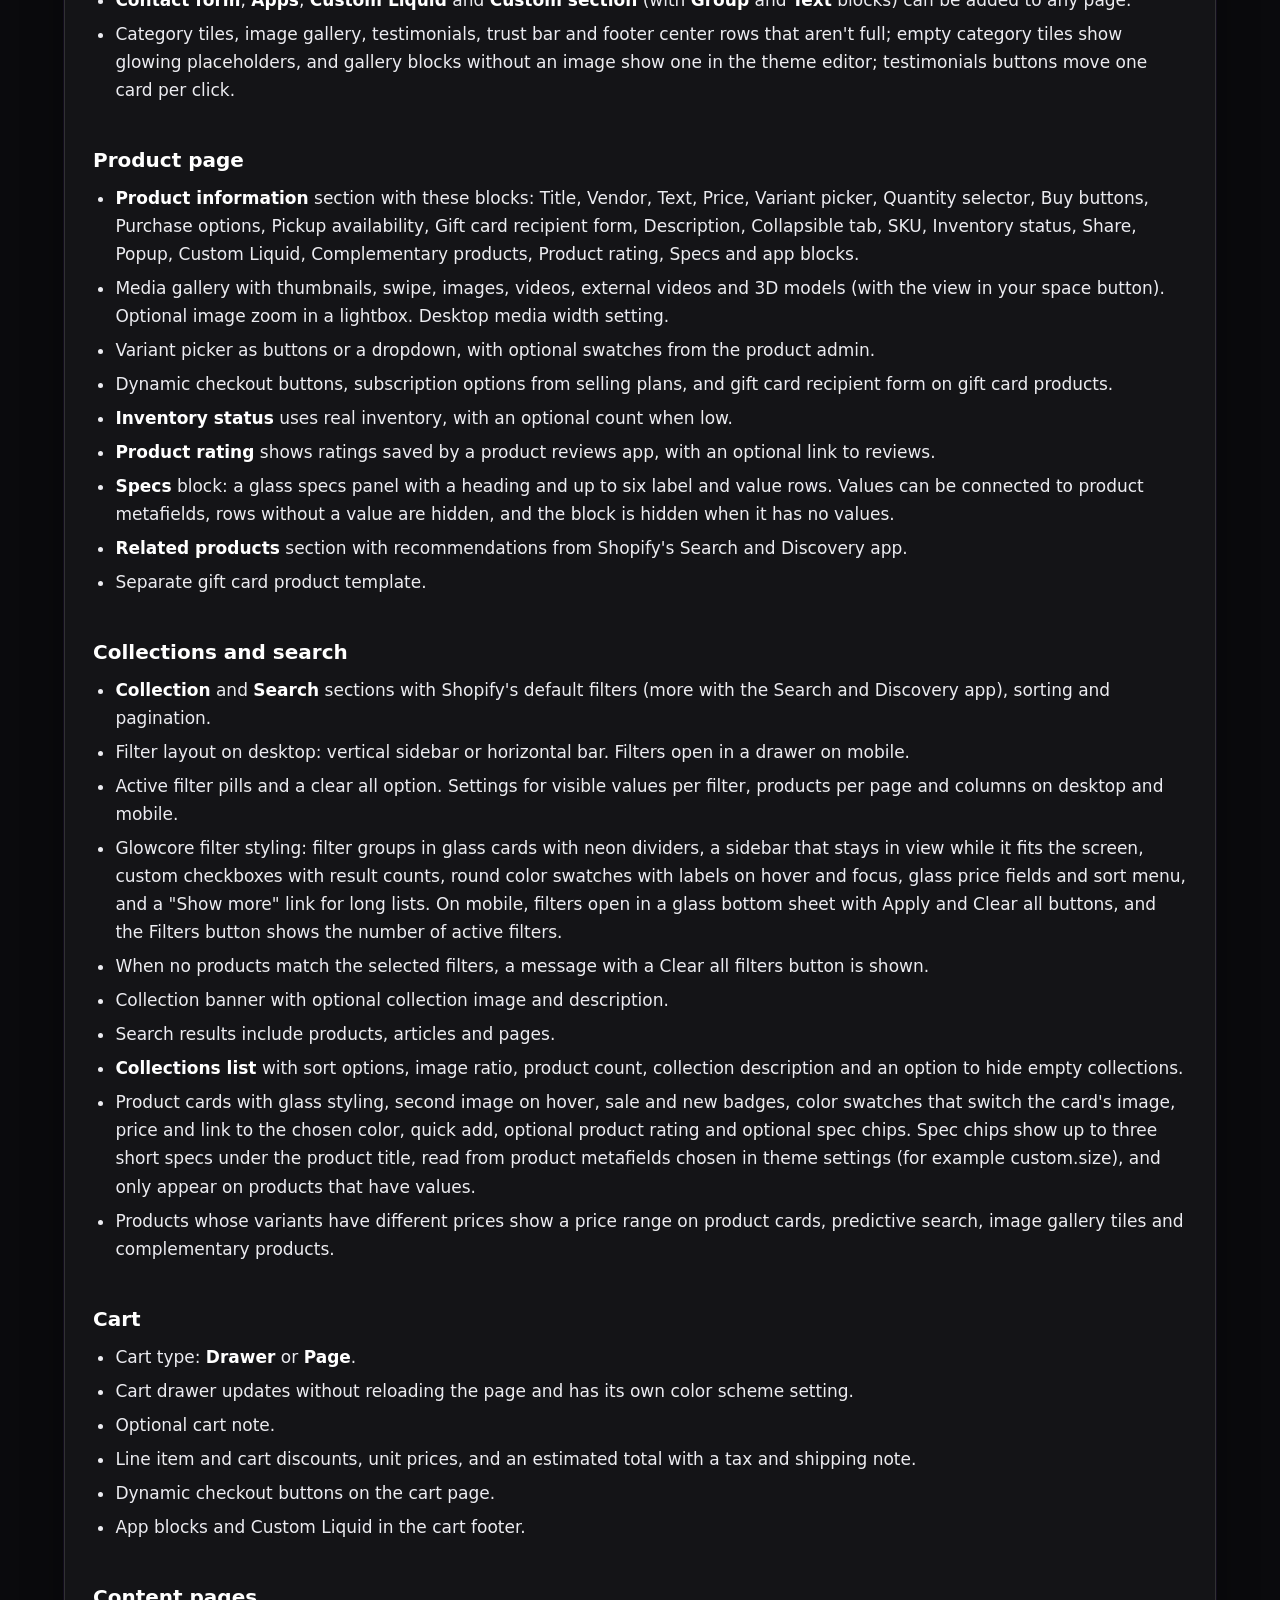
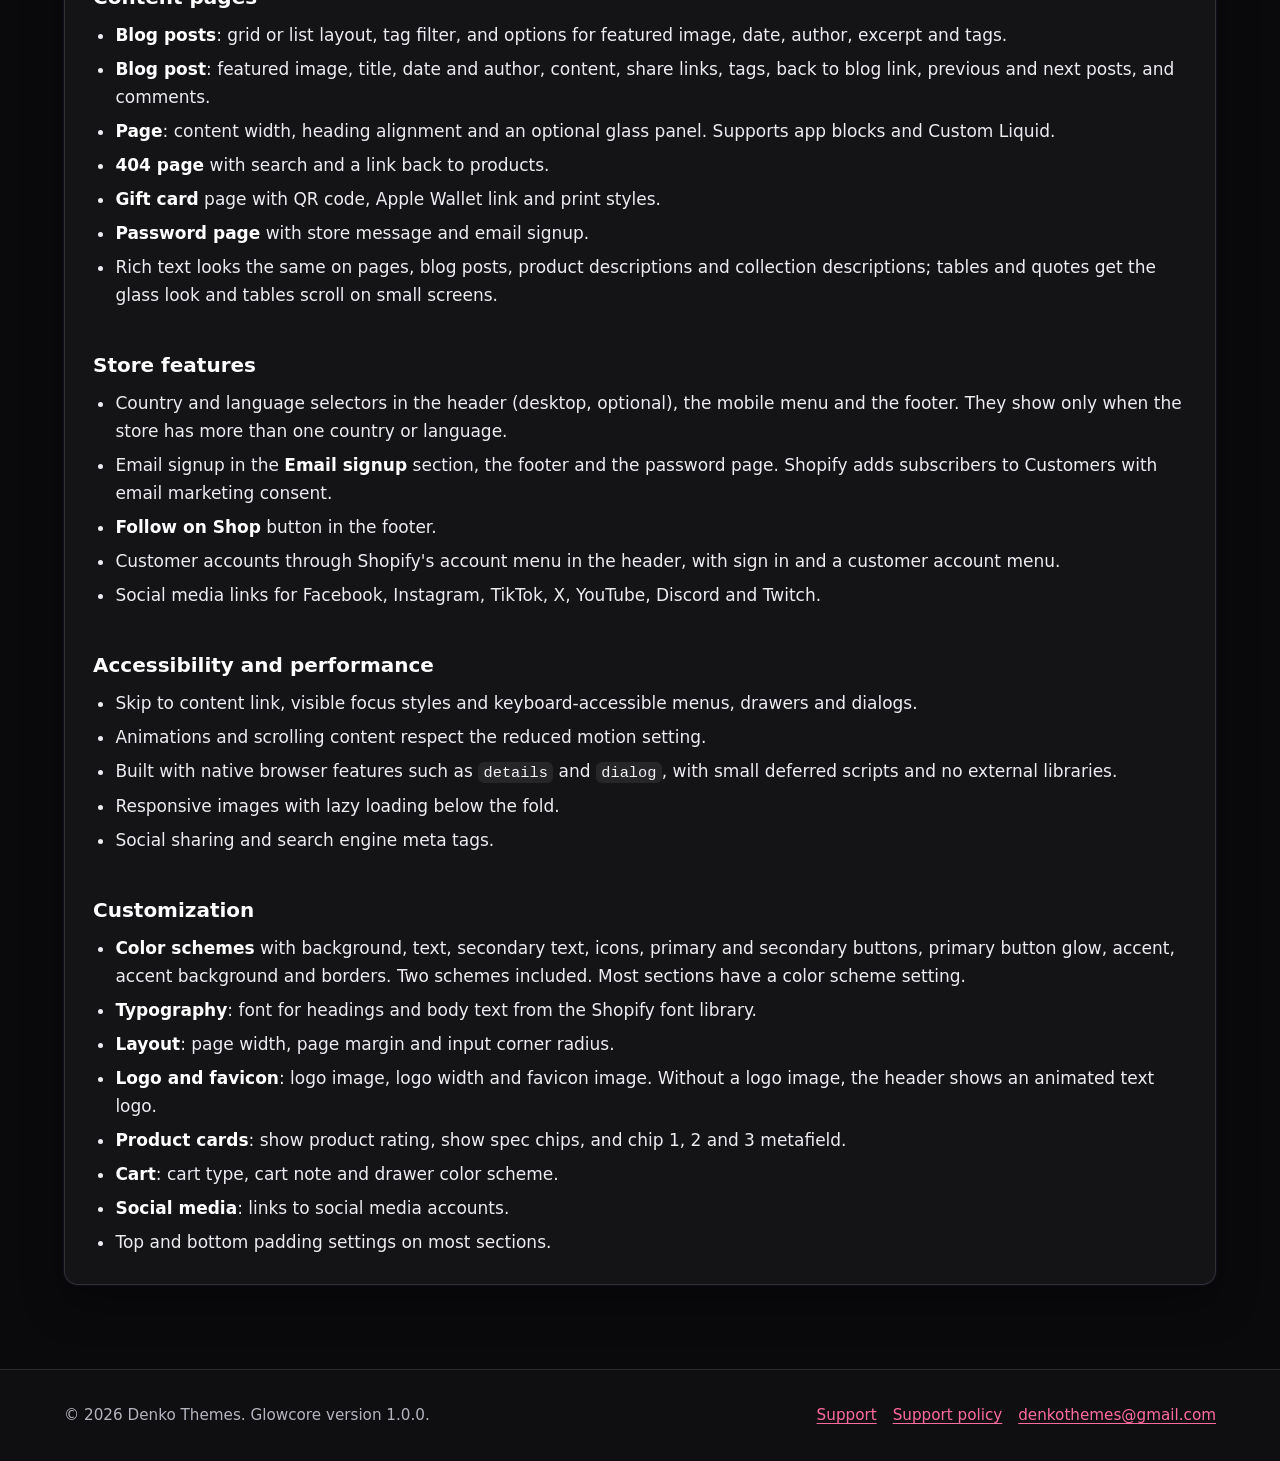
==== commit 922758b7: "Docs: default filters work with no app; Search and Discovery adds more" ====
--- a/changelog.html
+++ b/changelog.html
@@ -83,7 +83,7 @@
         </ul>
         <h3 id="v1-0-0-collections-and-search">Collections and search</h3>
         <ul>
-          <li><strong>Collection</strong> and <strong>Search</strong> sections with filters from the Search and Discovery app, sorting and pagination.</li>
+          <li><strong>Collection</strong> and <strong>Search</strong> sections with Shopify's default filters (more with the Search and Discovery app), sorting and pagination.</li>
           <li>Filter layout on desktop: vertical sidebar or horizontal bar. Filters open in a drawer on mobile.</li>
           <li>Active filter pills and a clear all option. Settings for visible values per filter, products per page and columns on desktop and mobile.</li>
           <li>Glowcore filter styling: filter groups in glass cards with neon dividers, a sidebar that stays in view while it fits the screen, custom checkboxes with result counts, round color swatches with labels on hover and focus, glass price fields and sort menu, and a "Show more" link for long lists. On mobile, filters open in a glass bottom sheet with Apply and Clear all buttons, and the Filters button shows the number of active filters.</li>
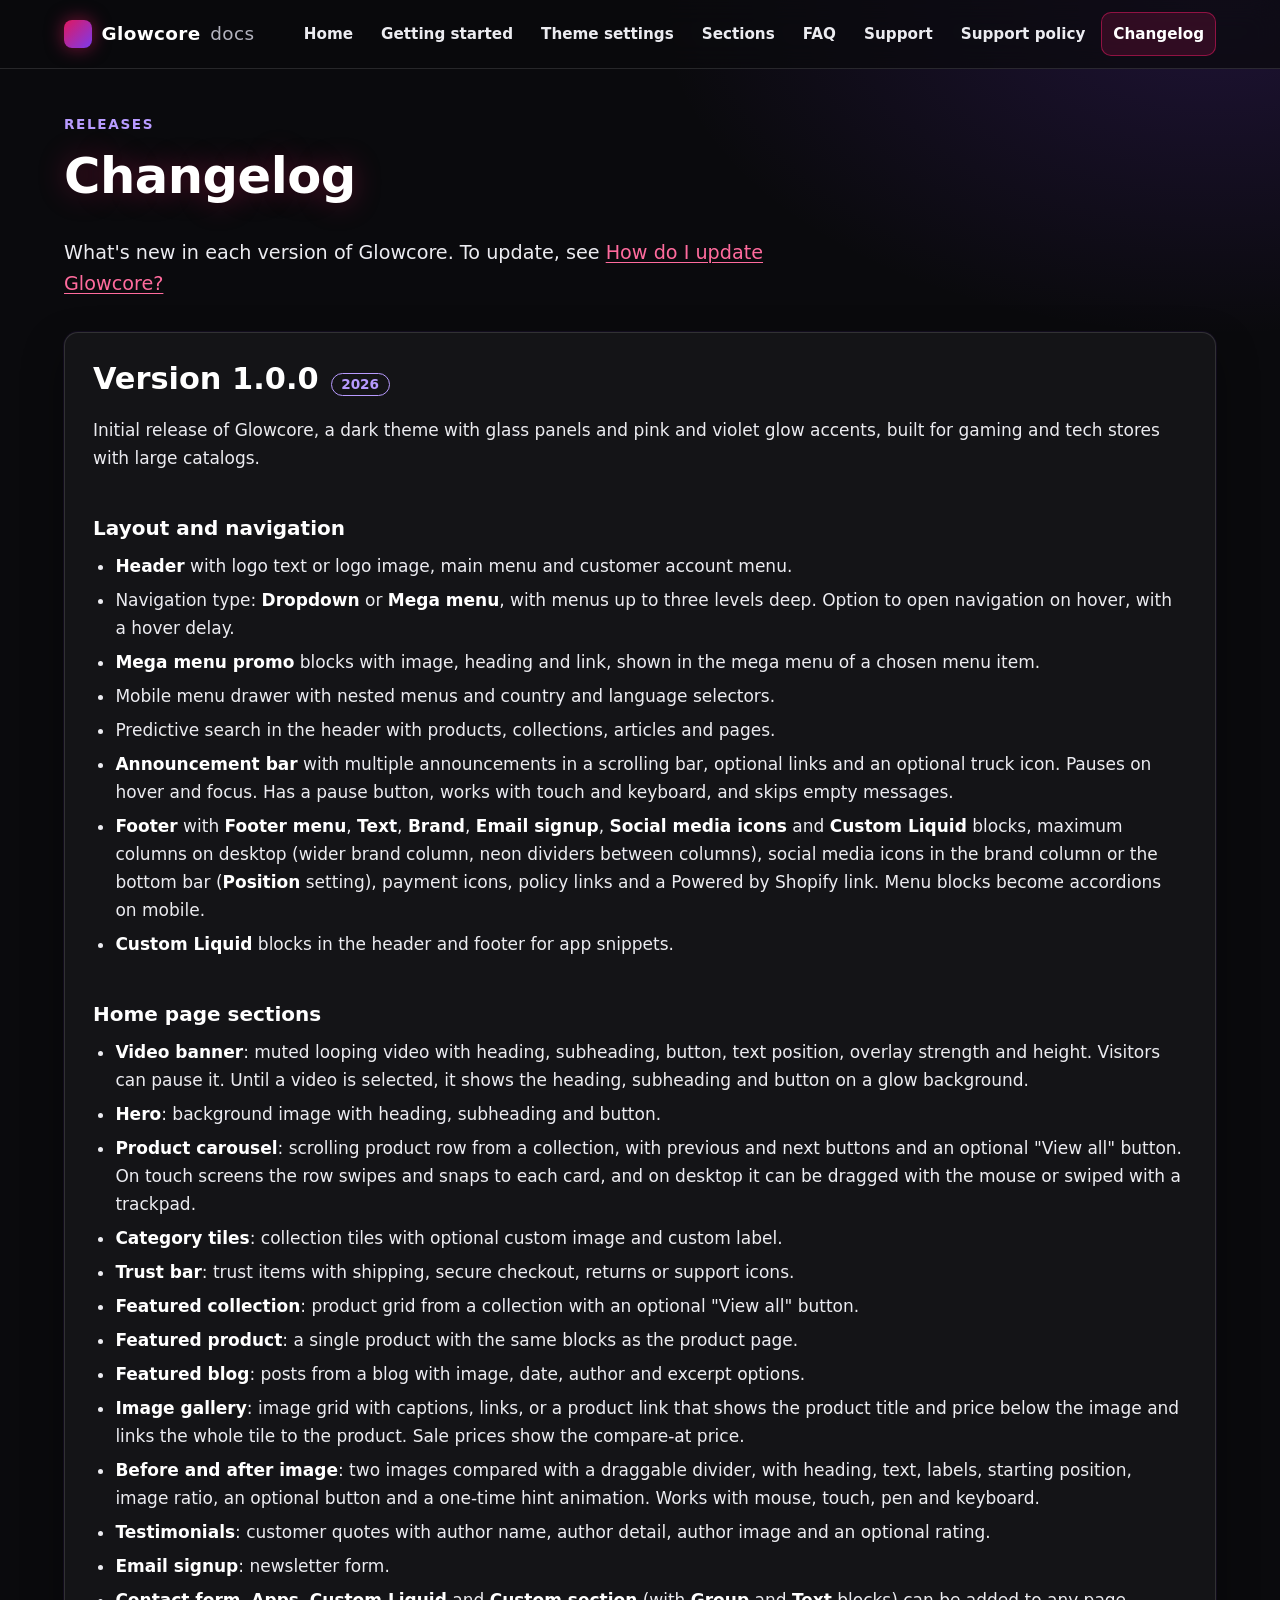
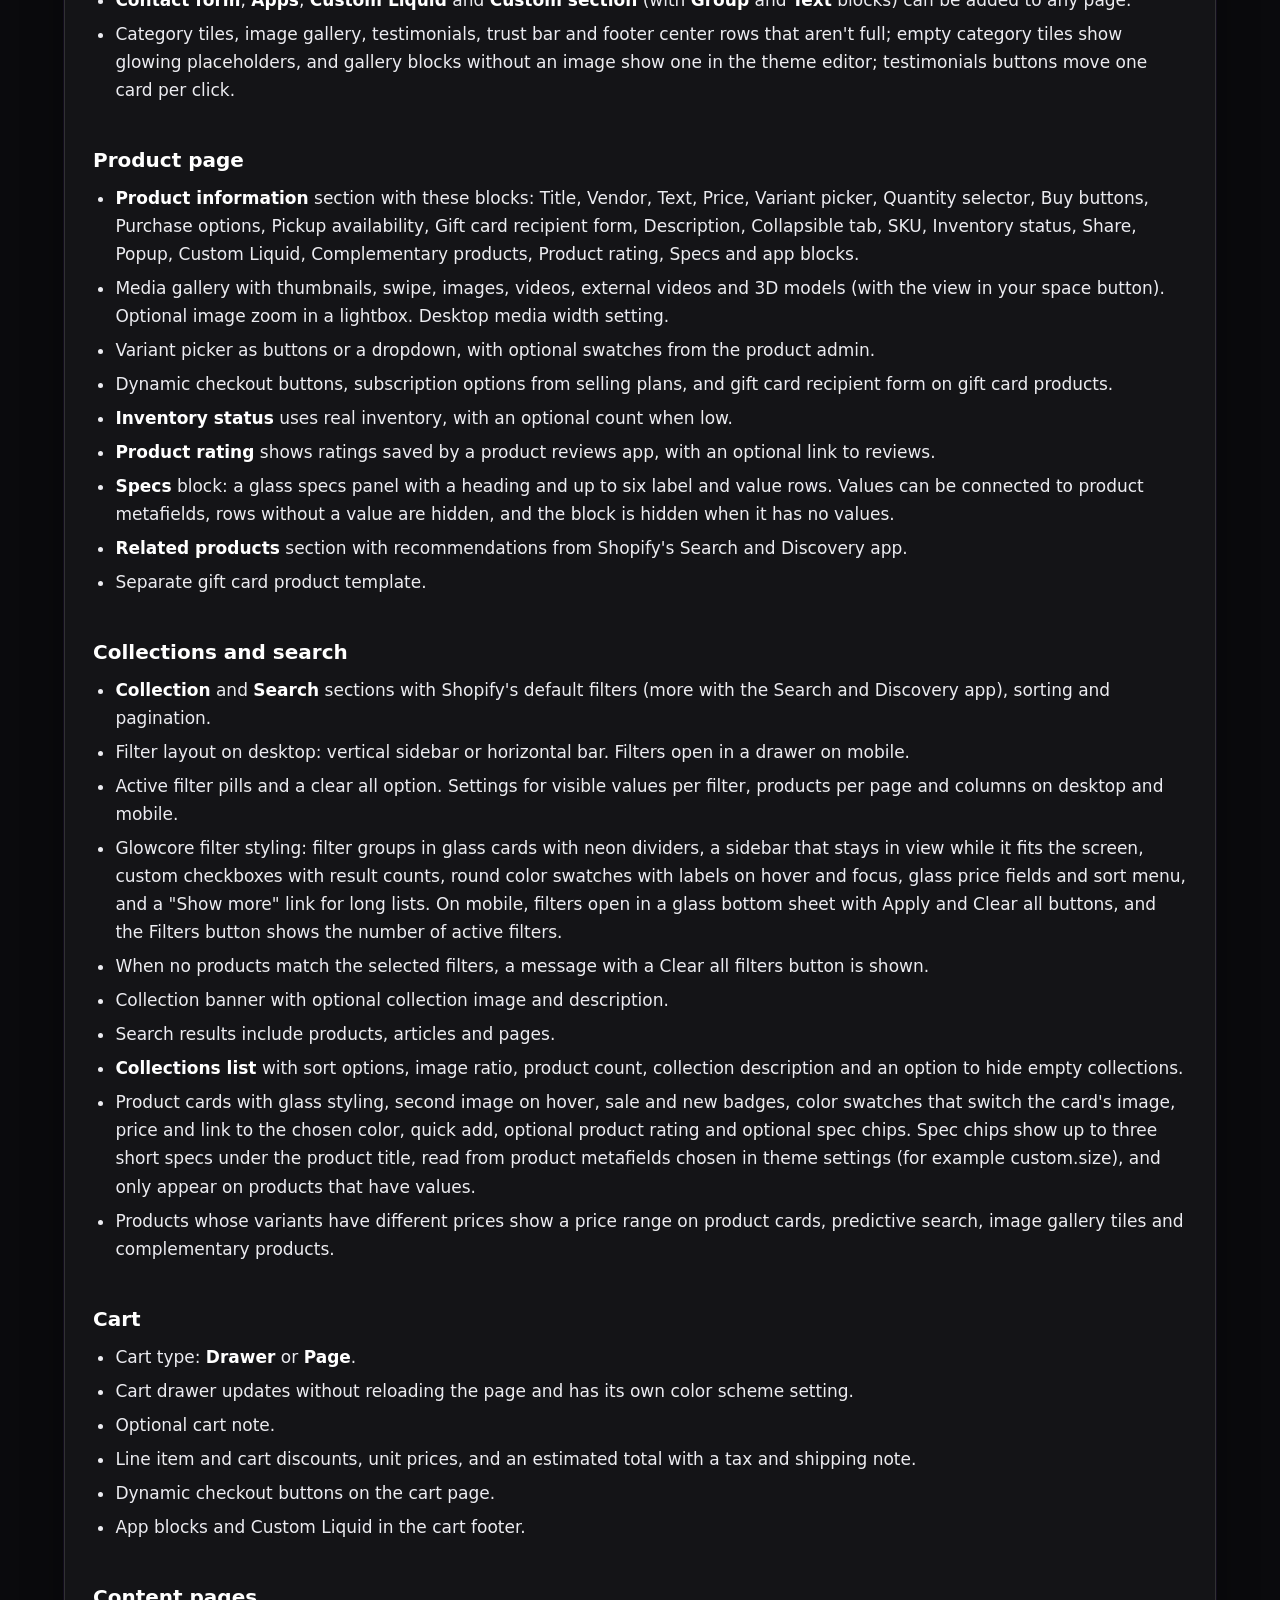
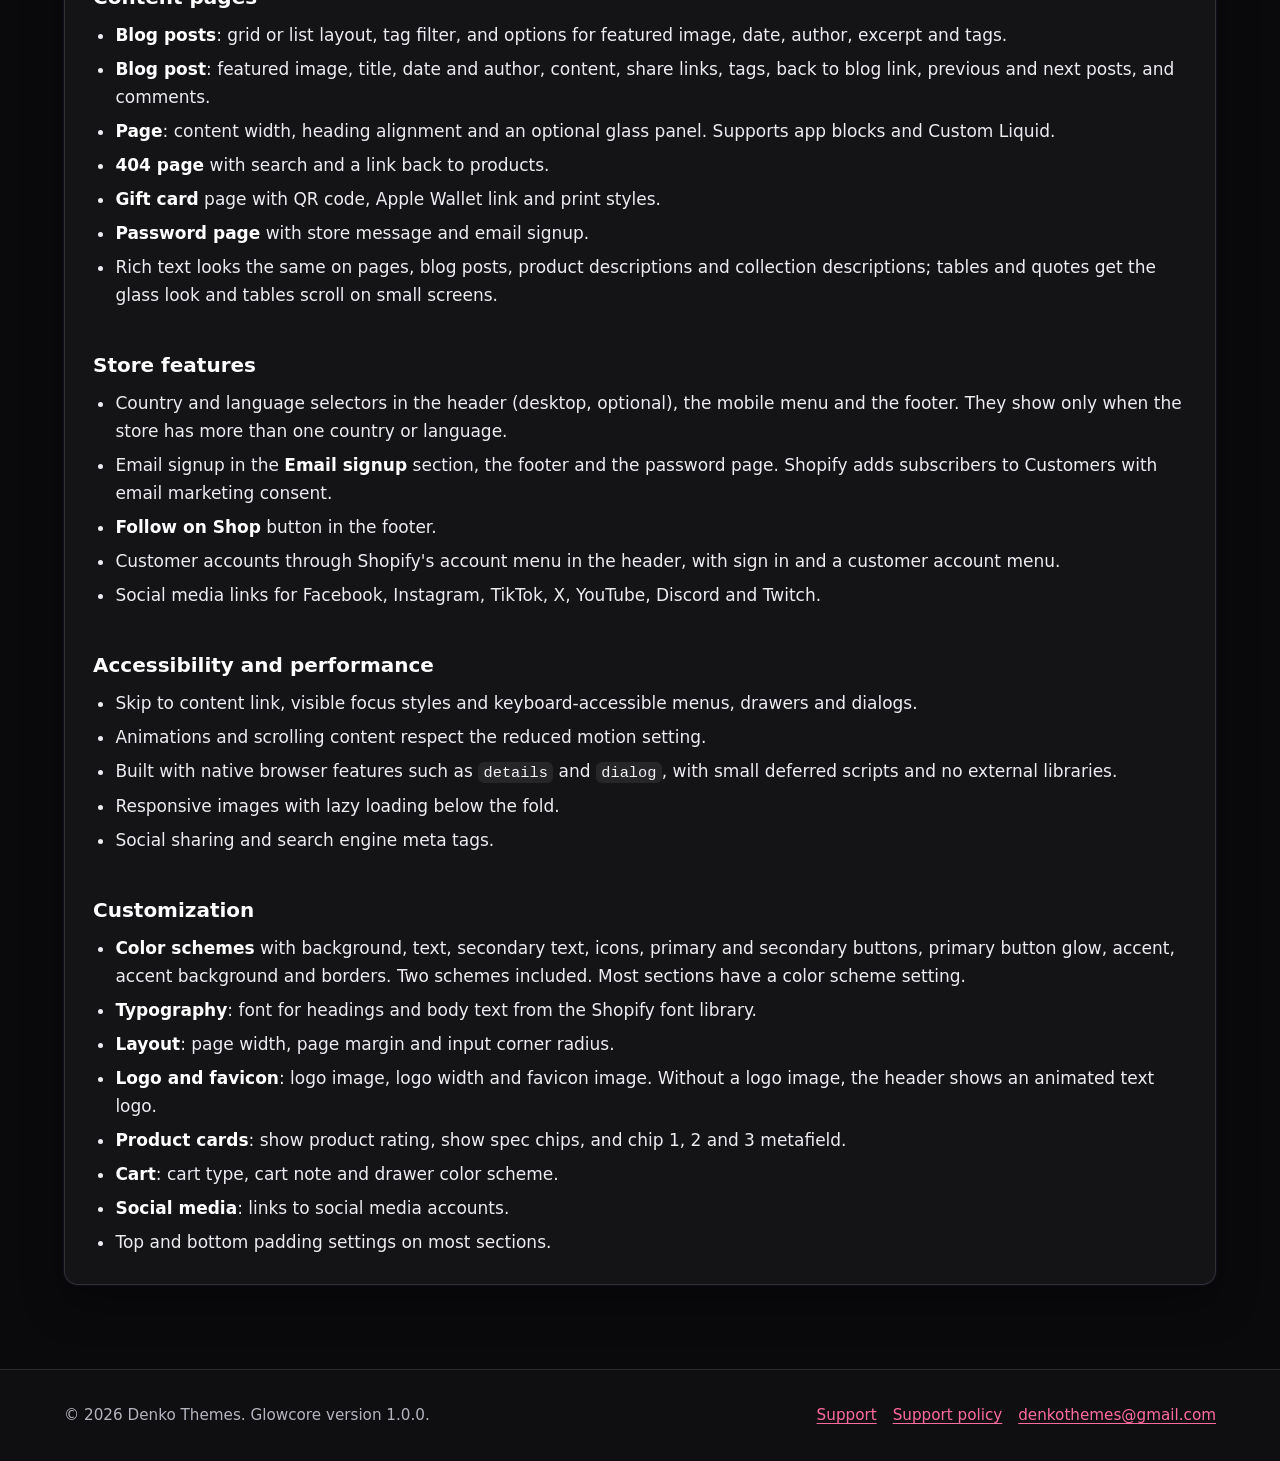
==== commit 6dd9d38d: "Docs: video banner glow fallback, featured collection hidden until it has products" ====
--- a/changelog.html
+++ b/changelog.html
@@ -54,7 +54,7 @@
         </ul>
         <h3 id="v1-0-0-home-page-sections">Home page sections</h3>
         <ul>
-          <li><strong>Video banner</strong>: muted looping video with heading, subheading, button, text position, overlay strength and height. Visitors can pause it.</li>
+          <li><strong>Video banner</strong>: muted looping video with heading, subheading, button, text position, overlay strength and height. Visitors can pause it. Until a video is selected, it shows the heading, subheading and button on a glow background.</li>
           <li><strong>Hero</strong>: background image with heading, subheading and button.</li>
           <li><strong>Product carousel</strong>: scrolling product row from a collection, with previous and next buttons and an optional "View all" button. On touch screens the row swipes and snaps to each card, and on desktop it can be dragged with the mouse or swiped with a trackpad.</li>
           <li><strong>Category tiles</strong>: collection tiles with optional custom image and custom label.</li>
